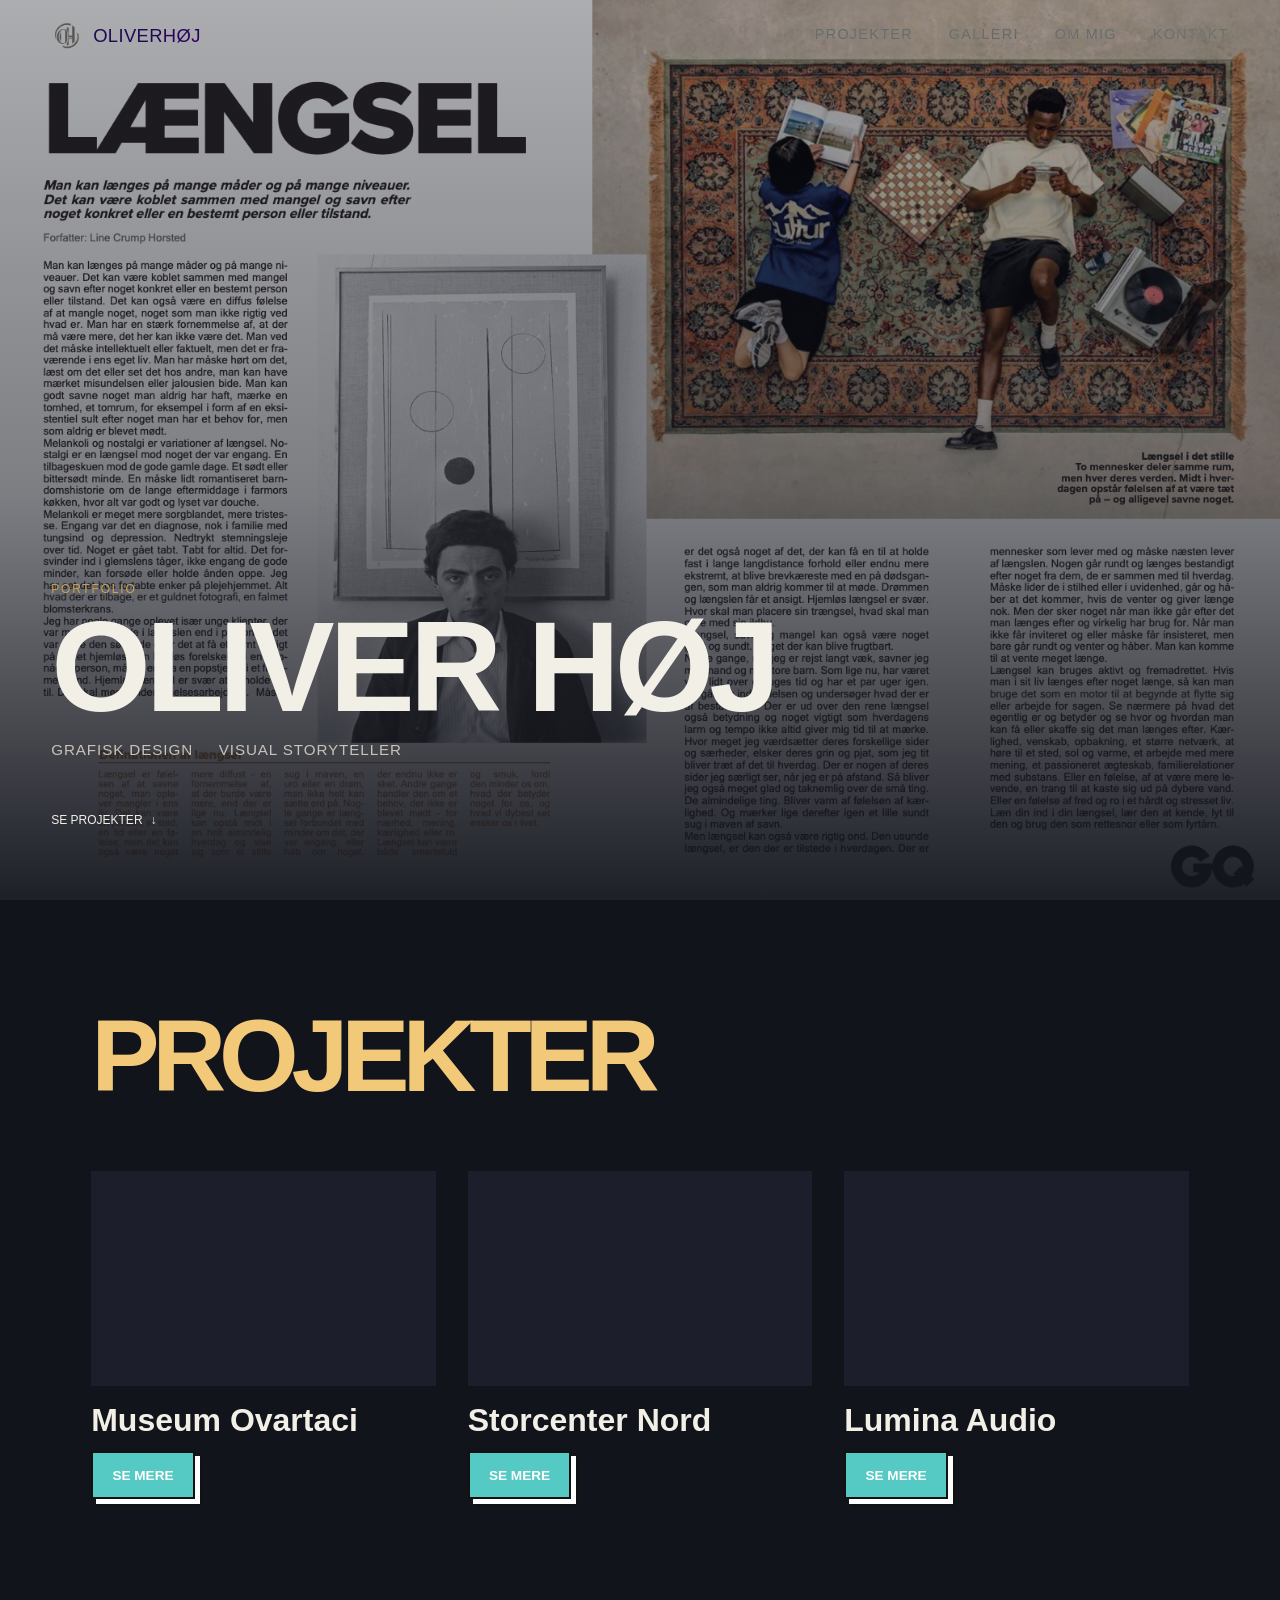
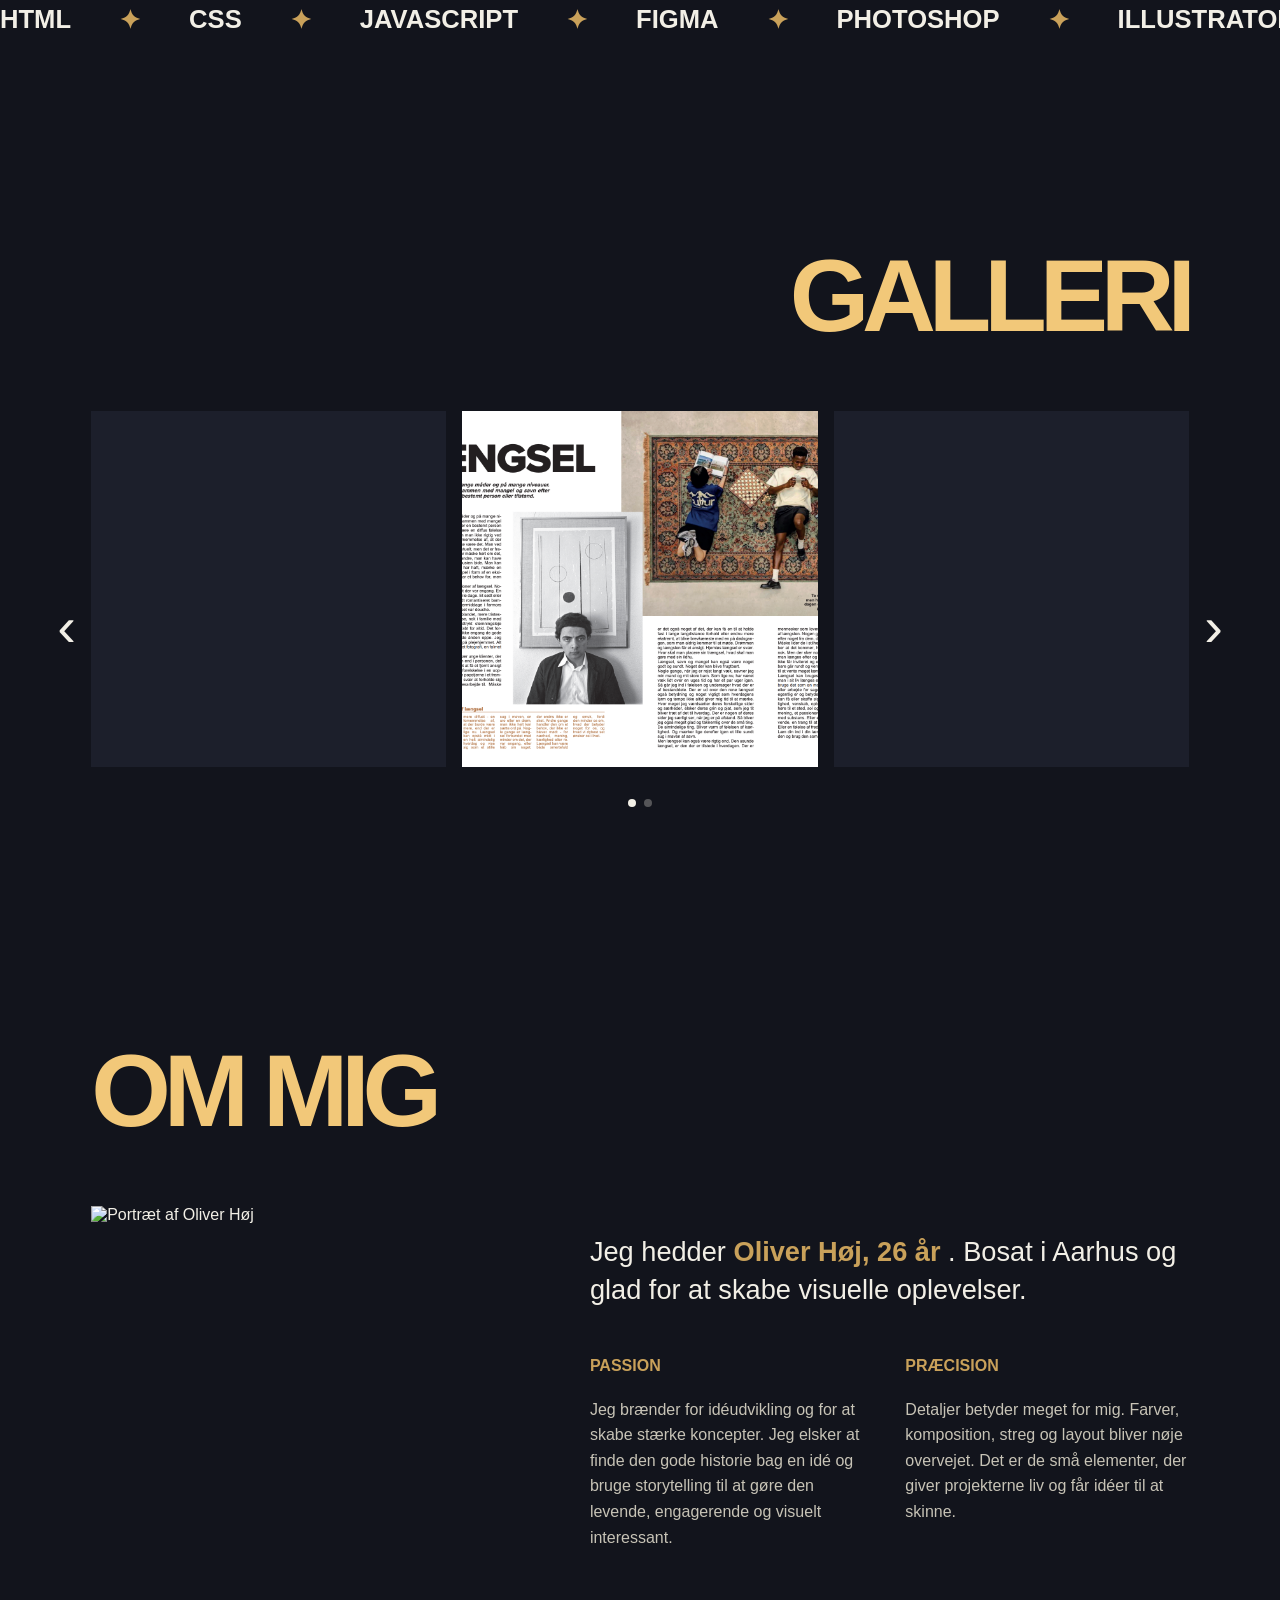
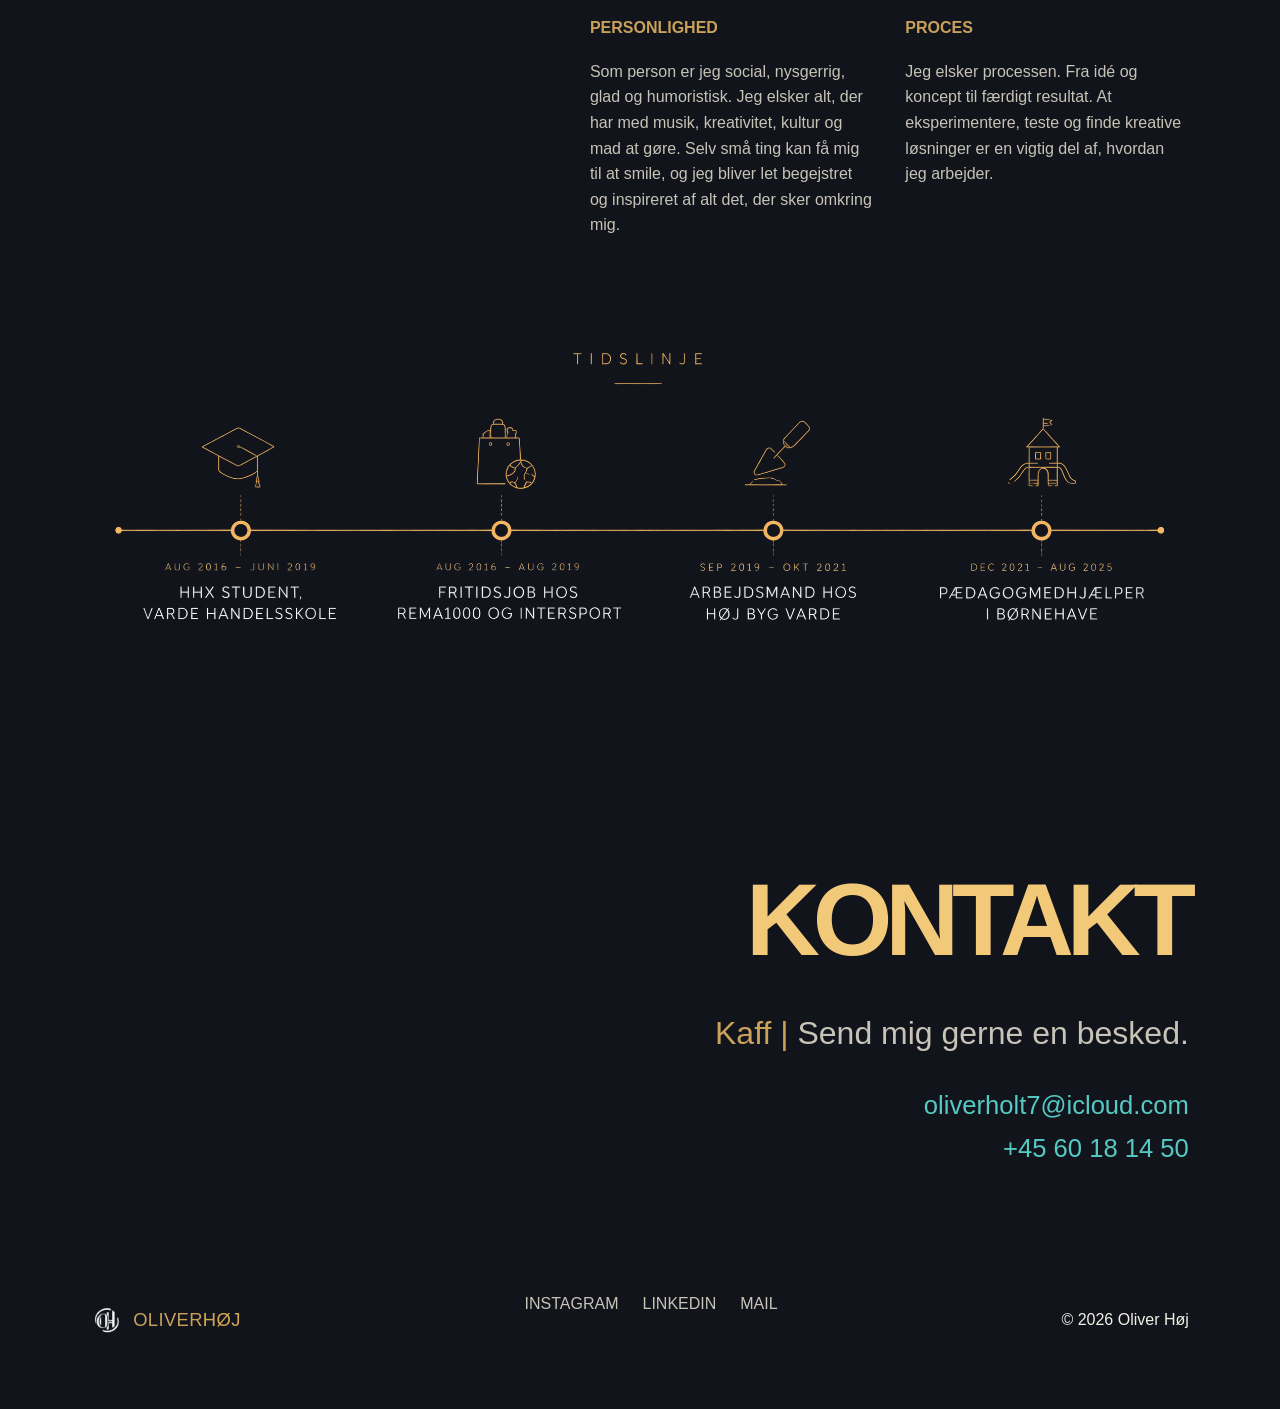
==== index.html @ 54951fd6 "hep" ====
<!DOCTYPE html>
<html lang="da">

<head>

  <meta charset="UTF-8">

  <meta name="viewport" content="width=device-width, initial-scale=1.0">

  <title>OLIVER HØJ — Portfolio</title>

  <meta
    name="description"
    content="Portfolio for Oliver Høj."
  >

  <link
    rel="preconnect"
    href="https://fonts.googleapis.com"
  >

  <link
    rel="preconnect"
    href="https://fonts.gstatic.com"
    crossorigin
  >

  <link
    href="https://fonts.googleapis.com/css2?family=Fraunces:ital,opsz,wght@0,9..144,300..700;1,9..144,400..600&family=Work+Sans:wght@300;400;500;600&family=Space+Mono:wght@400;700&display=swap"
    rel="stylesheet"
  >

  <link
    rel="stylesheet"
    href="style.css"
  >

</head>


<body>


  <!-- ============================================= -->
  <!-- NAVIGATION -->
  <!-- ============================================= -->

  <header class="topbar">

    <a href="#top" class="logo">
  <img src="billeder/logo.png" alt="OH logo" class="logo-icon">
  <span class="logo-name">OLIVER<span>HØJ</span></span>
</a>


    <button
      class="burger"
      id="burger"
      aria-label="Åbn menu"
      aria-expanded="false"
    >

      <span></span>
      <span></span>
      <span></span>

    </button>


    <nav
      class="nav"
      id="nav"
    >

      <a href="#projekter">
        Projekter
      </a>

      <a href="#galleri">
        Galleri
      </a>

      <a href="#om-mig">
        Om mig
      </a>

      <a href="#kontakt">
        Kontakt
      </a>

    </nav>

  </header>



  <!-- ============================================= -->
  <!-- HERO -->
  <!-- ============================================= -->

  <section
    class="hero"
    id="top"
  >

    <img
      class="hero-image"
      src="billeder/gq.png"
      alt="Oliver Høj"
    >


    <div class="hero-overlay"></div>


    <div class="hero-content">

      <p class="eyebrow">
        Portfolio
      </p>


      <h1 class="hero-title">
        OLIVER HØJ
      </h1>


      <p class="hero-tagline">
        GRAFISK DESIGN
        &nbsp;&nbsp;&nbsp;
        VISUAL STORYTELLER
      </p>


      <a
        href="#projekter"
        class="scroll-hint"
      >
        Se projekter
        <span>↓</span>
      </a>

    </div>

  </section>



  <!-- ============================================= -->
  <!-- PROJEKTER -->
  <!-- ============================================= -->

  <section
    class="section"
    id="projekter"
  >

    <div class="section-head">

      <h2>
        PROJEKTER
      </h2>

    </div>


    <div class="projects">


      <!-- ========================================= -->
      <!-- PROJEKT 1 — OVARTACI -->
      <!-- ========================================= -->

      <article class="project">


        <div class="project-media">

          <video
            autoplay
            muted
            loop
            playsinline
            preload="auto"
          >

            <source
              src="video/overtaci.mp4"
              type="video/mp4"
            >

          </video>

        </div>


        <div class="project-info">

          <h3>
            Museum Ovartaci
          </h3>


          <a
            href="ovartaci.html"
            class="project-link"
          >
            SE MERE
          </a>

        </div>

      </article>



      <!-- ========================================= -->
      <!-- PROJEKT 2 — STORCENTER NORD -->
      <!-- ========================================= -->

      <article class="project">


        <div class="project-media">

          <video
            autoplay
            muted
            loop
            playsinline
            preload="auto"
          >

            <source
              src="video/storcenter.mp4"
              type="video/mp4"
            >

          </video>

        </div>


        <div class="project-info">

          <h3>
            Storcenter Nord
          </h3>


          <a
            href="https://oliverhoj.github.io/ekasmen-exd-storcenternord-oliver/"
            class="project-link"
            target="_blank"
            rel="noopener"
          >
            SE MERE
          </a>

        </div>

      </article>



      <!-- ========================================= -->
      <!-- PROJEKT 3 — LUMINA -->
      <!-- ========================================= -->

      <article class="project">


        <div class="project-media">

          <video
            autoplay
            muted
            loop
            playsinline
            preload="auto"
          >

            <source
              src="video/lumina.mp4"
              type="video/mp4"
            >

          </video>

        </div>


        <div class="project-info">

          <h3>
            Lumina Audio
          </h3>


          <a
            href="#"
            class="project-link"
          >
            SE MERE
          </a>

        </div>

      </article>


    </div>



    <!-- ============================================= -->
    <!-- SKILLS MARQUEE -->
    <!-- ============================================= -->

    <div class="marquee">

      <div class="marquee-track">


        <div class="marquee-group">

          <span>HTML</span>
          <span class="star">✦</span>

          <span>CSS</span>
          <span class="star">✦</span>

          <span>JAVASCRIPT</span>
          <span class="star">✦</span>

          <span>FIGMA</span>
          <span class="star">✦</span>

          <span>PHOTOSHOP</span>
          <span class="star">✦</span>

          <span>ILLUSTRATOR</span>
          <span class="star">✦</span>

          <span>PREMIERE PRO</span>
          <span class="star">✦</span>

        </div>



        <div
          class="marquee-group"
          aria-hidden="true"
        >

          <span>HTML</span>
          <span class="star">✦</span>

          <span>CSS</span>
          <span class="star">✦</span>

          <span>JAVASCRIPT</span>
          <span class="star">✦</span>

          <span>FIGMA</span>
          <span class="star">✦</span>

          <span>PHOTOSHOP</span>
          <span class="star">✦</span>

          <span>ILLUSTRATOR</span>
          <span class="star">✦</span>

          <span>PREMIERE PRO</span>
          <span class="star">✦</span>

        </div>


      </div>

    </div>


  </section>



  <!-- ============================================= -->
  <!-- GALLERI -->
  <!-- ============================================= -->

  <section
    class="section"
    id="galleri"
  >


    <div class="section-head">

      <h2>
        GALLERI
      </h2>

    </div>



    <div class="gallery-carousel">


      <!-- VENSTRE PIL -->

      <button
        class="gallery-arrow gallery-prev"
        aria-label="Forrige billede"
      >
        ‹
      </button>



      <!-- GALLERI VINDUE -->

      <div class="gallery-viewport">


        <div class="gallery-track">


          <!-- ========================================= -->
          <!-- 1 — VIDEO 1 -->
          <!-- ========================================= -->

          <div
            class="gallery-item"
            onclick="openLightbox(this)"
          >

            <video
              autoplay
              muted
              loop
              playsinline
              preload="auto"
            >

              <source
                src="video/galleri1.mp4"
                type="video/mp4"
              >

            </video>

          </div>



          <!-- ========================================= -->
          <!-- 2 — GQ -->
          <!-- ========================================= -->

          <div
            class="gallery-item"
            onclick="openLightbox(this)"
          >

            <img
              src="billeder/gq.png"
              alt="Grafisk arbejde"
            >

          </div>



          <!-- ========================================= -->
          <!-- 3 — VIDEO 2 -->
          <!-- ========================================= -->

          <div
            class="gallery-item"
            onclick="openLightbox(this)"
          >

            <video
              autoplay
              muted
              loop
              playsinline
              preload="auto"
            >

              <source
                src="video/galleri2.mp4"
                type="video/mp4"
              >

            </video>

          </div>



          <!-- ========================================= -->
          <!-- 4 — PEAKY -->
          <!-- ========================================= -->

          <div
            class="gallery-item"
            onclick="openLightbox(this)"
          >

            <img
              src="billeder/peaky.png"
              alt="Grafisk arbejde"
            >

          </div>


        </div>

      </div>



      <!-- HØJRE PIL -->

      <button
        class="gallery-arrow gallery-next"
        aria-label="Næste billede"
      >
        ›
      </button>



      <!-- DOTS -->

      <div class="gallery-dots">

        <button
          class="gallery-dot active"
          aria-label="Galleri side 1"
        ></button>


        <button
          class="gallery-dot"
          aria-label="Galleri side 2"
        ></button>

      </div>


    </div>


  </section>



  <!-- ============================================= -->
  <!-- OM MIG -->
  <!-- ============================================= -->

  <section
    class="section about"
    id="om-mig"
  >


    <div class="section-head">

      <h2>
        OM MIG
      </h2>

    </div>



    <div class="about-grid">


      <div class="about-portrait">

        <img
          src="billeder/portræt.jpg"
          alt="Portræt af Oliver Høj"
        >

      </div>



      <div class="about-text">


        <p class="about-intro">

          Jeg hedder

          <strong>
            Oliver Høj, 26 år
          </strong>.

          Bosat i Aarhus og glad for at skabe visuelle oplevelser.

        </p>



        <div class="about-values">


          <!-- PASSION -->

          <div class="value">

            <h4>
              Passion
            </h4>

            <p>
              Jeg brænder for idéudvikling og for at skabe stærke
              koncepter. Jeg elsker at finde den gode historie bag
              en idé og bruge storytelling til at gøre den levende,
              engagerende og visuelt interessant.
            </p>

          </div>



          <!-- PRÆCISION -->

          <div class="value">

            <h4>
              Præcision
            </h4>

            <p>
              Detaljer betyder meget for mig. Farver, komposition,
              streg og layout bliver nøje overvejet. Det er de små
              elementer, der giver projekterne liv og får idéer til
              at skinne.
            </p>

          </div>



          <!-- PERSONLIGHED -->

          <div class="value">

            <h4>
              Personlighed
            </h4>

            <p>
              Som person er jeg social, nysgerrig, glad og humoristisk.
              Jeg elsker alt, der har med musik, kreativitet, kultur
              og mad at gøre. Selv små ting kan få mig til at smile,
              og jeg bliver let begejstret og inspireret af alt det,
              der sker omkring mig.
            </p>

          </div>



          <!-- PROCES -->

          <div class="value">

            <h4>
              Proces
            </h4>

            <p>
              Jeg elsker processen. Fra idé og koncept til færdigt
              resultat. At eksperimentere, teste og finde kreative
              løsninger er en vigtig del af, hvordan jeg arbejder.
            </p>

          </div>


        </div>


      </div>


    </div>



    <!-- ============================================= -->
    <!-- TIDSLINJE -->
    <!-- ============================================= -->

    <div class="timeline-wrapper">

      <img
        class="about-timeline"
        src="billeder/B878646E-54BE-42F8-8D4C-1D28B3645513.png"
        alt="Tidslinje over uddannelse og erfaring"
      >

    </div>


  </section>



  <!-- ============================================= -->
  <!-- KONTAKT -->
  <!-- ============================================= -->

  <section
    class="section contact"
    id="kontakt"
  >


    <div class="section-head">

      <h2>
        KONTAKT
      </h2>

    </div>



    <p class="contact-lead">


      <span class="typewriter">

        <span id="typewriter-text"></span>

        <span class="cursor">
          |
        </span>

      </span>


      Send mig gerne en besked.


    </p>



    <div class="contact-details">


      <a href="mailto:oliverholt7@icloud.com">
        oliverholt7@icloud.com
      </a>


      <a href="tel:+4560181450">
        +45 60 18 14 50
      </a>


    </div>


  </section>



  <!-- ============================================= -->
  <!-- FOOTER -->
  <!-- ============================================= -->

  <footer class="footer">


   <a href="#top" class="logo">
  <img src="billeder/logo.png" alt="OH logo" class="logo-icon">
  <span class="logo-name">OLIVER<span>HØJ</span></span>
</a>



    <div class="socials">


      <a
        href="https://instagram.com/oliverhoj"
        target="_blank"
        rel="noopener"
      >
        Instagram
      </a>


      <a
        href="https://linkedin.com/in/dit-navn"
        target="_blank"
        rel="noopener"
      >
        LinkedIn
      </a>


      <a href="mailto:oliverholt7@icloud.com">
        Mail
      </a>


    </div>



    <p class="copyright">

      ©
      <span id="year"></span>
      Oliver Høj

    </p>


  </footer>



  <!-- ============================================= -->
  <!-- LIGHTBOX -->
  <!-- ============================================= -->

  <div
    class="lightbox"
    id="lightbox"
    onclick="closeLightbox(event)"
  >


    <button
      class="lightbox-close"
      onclick="closeLightbox(event)"
      aria-label="Luk"
    >
      ×
    </button>


    <div
      class="lightbox-content"
      id="lightbox-content"
    ></div>


  </div>



  <script src="script.js"></script>


</body>

</html>
---- style.css ----
:root{

  --ink: #12141C;
  --panel: #1C1F2B;

  --paper: #F2EFE6;
  --paper-dim: #C7C3B6;

  --gold: #C9A15A;
  --teal: #5C8B89;

  --line: rgba(242,239,230,0.14);

  --display: "Helvetica Neue", Helvetica, Arial, sans-serif;
  --body: "Helvetica Neue", Helvetica, Arial, sans-serif;
  --mono: "Helvetica Neue", Helvetica, Arial, sans-serif;

  --max: 1200px;

  --pad: clamp(1.25rem, 4vw, 3.5rem);

}


*{
  box-sizing: border-box;
}

html{
  scroll-behavior: smooth;
}

body{
  margin: 0;
  background: var(--ink);
  color: var(--paper);
  font-family: var(--body);
  font-weight: 400;
  -webkit-font-smoothing: antialiased;
}

img,
video{
  max-width: 100%;
  display: block;
}

a{
  color: inherit;
  text-decoration: none;
}


/* NAVIGATION */

.topbar{
  position: fixed;
  top: 0;
  left: 0;
  right: 0;

  z-index: 50;

  display: flex;
  align-items: center;
  justify-content: space-between;

  padding: 1.25rem var(--pad);

  mix-blend-mode: difference;
}

.logo{
  font-family: var(--display);
  font-size: 1.15rem;
  letter-spacing: 0.02em;
  font-weight: 500;
}

.logo span{
  color: var(--gold);
  mix-blend-mode: normal;
}

.nav{
  display: flex;
  gap: 2.25rem;
}

.nav a{
  font-family: var(--mono);
  font-size: 0.9rem;
  letter-spacing: 0.09em;
  text-transform: uppercase;

  padding-bottom: 3px;

  border-bottom: 1px solid transparent;
}

.nav a:hover{
  border-color: currentColor;
}

.burger{
  display: none;
}


/* HERO */

.hero{
  position: relative;

  min-height: 100svh;

  display: flex;
  align-items: flex-end;

  overflow: hidden;
}

.hero-image{
  position: absolute;
  inset: 0;

  width: 100%;
  height: 100%;

  object-fit: cover;

  z-index: 0;
}

.hero-overlay{
  position: absolute;
  inset: 0;

  background:
    linear-gradient(
      180deg,
      rgba(18,20,28,0.35) 0%,
      rgba(18,20,28,0.55) 55%,
      rgba(18,20,28,0.95) 100%
    );

  z-index: 1;
}

.hero-content{
  position: relative;

  z-index: 2;

  padding:
    0
    var(--pad)
    4.5rem;

  width: 100%;
}

.eyebrow{
  font-size: 0.75rem;

  letter-spacing: 0.15em;

  text-transform: uppercase;

  color: var(--gold);
}

.hero-title{
  font-weight: 700;

  font-size:
    clamp(
      3rem,
      11vw,
      8rem
    );

  line-height: 0.92;

  margin: 0;

  letter-spacing: -0.04em;
}

.hero-tagline{
  font-size:
    clamp(
      0.75rem,
      1.4vw,
      0.95rem
    );

  letter-spacing: 0.06em;

  text-transform: uppercase;

  color: var(--paper-dim);
}

.scroll-hint{
  display: inline-flex;

  margin-top: 2.5rem;

  gap: 0.5rem;

  text-transform: uppercase;

  font-size: 0.75rem;
}


/* SECTIONS */

.section{
  max-width: var(--max);

  margin: 0 auto;

  padding:
    7rem
    var(--pad)
    5rem;
}

.section-head{
  margin-bottom: 4.5rem;
}

.section-head h2{
  color: #F2C879;
  font-weight: 900;

  font-size:
    clamp(
      4.5rem,
      8vw,
      7.5rem
    );

  line-height: 0.85;

  letter-spacing: -0.07em;

  text-transform: uppercase;

  margin: 0;
}


/* PROJEKTER */

.projects{
  display: grid;

  grid-template-columns:
    repeat(3,1fr);

  gap: 2rem;
}

.project{
  display: flex;

  flex-direction: column;

  gap: 1rem;
}

.project-media{
  overflow: hidden;

  aspect-ratio: 16 / 10;

  background: var(--panel);
}

.project-media video,
.project-media img{
  width: 100%;
  height: 100%;

  object-fit: cover;
}

.project-info h3{
  font-size:
    clamp(
      1.4rem,
      2.5vw,
      2rem
    );

  margin:
    0
    0
    0.75rem;
}

.project-info p{
  color: var(--paper-dim);

  line-height: 1.6;
}


/* KNAPPER */

.project-link{
  display: inline-block;

  width: fit-content;

  background: #55c9c3;

  color: white;

  font-size: 0.85rem;

  font-weight: 700;

  text-transform: uppercase;

  padding:
    0.9rem
    1.2rem;

  border: 2px solid #111;

  box-shadow:
    5px 5px 0 white,
    7px 7px 0 #111;
}


/* MARQUEE */

.marquee{
  width: 100vw;

  margin-left:
    calc(
      50%
      - 50vw
    );

  margin-top: 5rem;

  overflow: hidden;

  padding:
    1.6rem
    0;
}

.marquee-track{
  display: flex;

  width: max-content;

  gap: 3rem;

  animation:
    marquee-scroll
    22s
    linear
    infinite;
}

.marquee-group{
  display: flex;

  align-items: center;

  gap: 3rem;

  flex-shrink: 0;
}

.marquee-group span{
  font-size:
    clamp(
      1.2rem,
      2vw,
      1.8rem
    );

  font-weight: 700;

  white-space: nowrap;
}

.marquee-group .star{
  color: var(--gold);
}

@keyframes marquee-scroll{

  from{
    transform: translateX(0);
  }

  to{
    transform:
      translateX(
        calc(
          -50%
          - 1.5rem
        )
      );
  }

}


/* GALLERI */

.gallery-carousel{
  position: relative;

  width: 100%;

  padding-bottom: 3rem;
}

.gallery-viewport{
  width: 100%;

  overflow: hidden;
}

.gallery-track{
  display: flex;

  gap: 1rem;

  transition:
    transform
    0.55s
    ease;
}


/* Alle thumbnails har samme størrelse */

.gallery-item{
  flex:
    0
    0
    calc((100% - 2rem) / 3);

  aspect-ratio: 1 / 1;

  overflow: hidden;

  background: var(--panel);

  cursor: pointer;
}


/* Her bliver de beskåret i thumbnail */

.gallery-item img,
.gallery-item video{
  width: 100%;
  height: 100%;

  object-fit: cover;

  transition:
    transform
    0.3s
    ease;
}


.gallery-item:hover img,
.gallery-item:hover video{
  transform: scale(1.03);
}


/* GALLERI PILE */

.gallery-arrow{
  position: absolute;

  top: 50%;

  transform: translateY(-60%);

  z-index: 10;

  background: transparent;

  border: none;

  color: var(--paper);

  font-size: 3.5rem;

  cursor: pointer;
}

.gallery-prev{
  left: -2.5rem;
}

.gallery-next{
  right: -2.5rem;
}


/* DOTS */

.gallery-dots{
  display: flex;

  justify-content: center;

  gap: 0.55rem;

  margin-top: 2rem;
}

.gallery-dot{
  width: 8px;
  height: 8px;

  padding: 0;

  border: none;

  border-radius: 50%;

  background:
    rgba(
      242,
      239,
      230,
      0.3
    );
}

.gallery-dot.active{
  background: var(--paper);
}


/* =========================================================
   LIGHTBOX
   ========================================================= */

.lightbox{
  position: fixed;

  inset: 0;

  z-index: 9999;

  display: none;

  align-items: center;

  justify-content: center;

  background:
    rgba(
      0,
      0,
      0,
      0.94
    );

  padding: 3rem;
}


.lightbox.open{
  display: flex;
}


/* Her vises HELE billedet/videoen */

.lightbox-content{
  display: flex;

  align-items: center;

  justify-content: center;

  width: 100%;

  height: 100%;
}


.lightbox-content img,
.lightbox-content video{
  width: auto;

  height: auto;

  max-width: 90vw;

  max-height: 88vh;

  object-fit: contain;

  box-shadow:
    0
    20px
    60px
    rgba(
      0,
      0,
      0,
      0.45
    );
}


/* LUK-KNAP */

.lightbox-close{
  position: absolute;

  top: 1.5rem;

  right: 2rem;

  z-index: 10000;

  background: none;

  border: none;

  color: white;

  font-size: 3rem;

  line-height: 1;

  cursor: pointer;
}


/* OM MIG */

.about-grid{
  display: grid;

  grid-template-columns:
    0.85fr
    1.15fr;

  gap: 3.5rem;
}

.about-portrait img{
  aspect-ratio: 4 / 5;

  object-fit: cover;
}

.about-intro{
  font-size:
    clamp(
      1.3rem,
      2.4vw,
      1.7rem
    );

  line-height: 1.4;
}

.about-intro strong{
  color: var(--gold);
}

.about-values{
  display: grid;

  grid-template-columns:
    1fr
    1fr;

  gap: 2rem;
}

.value h4{
  color: var(--gold);

  text-transform: uppercase;
}

.value p{
  color: var(--paper-dim);

  line-height: 1.6;
}


/* TIDSLINJE */

.timeline-wrapper{
  width: 100%;

  display: flex;

  justify-content: center;

  margin-top: 4rem;
}

.about-timeline{
  width: 100%;

  max-width: 1400px;
}


/* KONTAKT */

.contact{
  text-align: center;
}

.contact .section-head{
  display: flex;

  justify-content: center;
}

.contact-lead{
  font-size:
    clamp(
      1.3rem,
      3vw,
      1.9rem
    );

  color: var(--paper-dim);
}

.typewriter{
  color: var(--gold);
}

.cursor{
  color: var(--gold);
}


/* FOOTER */

.footer{
  max-width: var(--max);

  margin: 0 auto;

  padding:
    3rem
    var(--pad)
    4rem;

  display: flex;

  justify-content: space-between;

  flex-wrap: wrap;
}

.socials{
  display: flex;

  gap: 1.5rem;
}

.socials a{
  color: var(--paper-dim);

  text-transform: uppercase;
}


/* RESPONSIVE */

@media (max-width: 900px){

  .projects{
    grid-template-columns:
      repeat(2,1fr);
  }

}


@media (max-width: 760px){

  .gallery-item{
    flex: 0 0 100%;
  }

  .gallery-prev{
    left: 0.5rem;
  }

  .gallery-next{
    right: 0.5rem;
  }

  .about-grid{
    grid-template-columns: 1fr;
  }

  .about-values{
    grid-template-columns: 1fr;
  }

}


@media (max-width: 600px){

  .projects{
    grid-template-columns: 1fr;
  }

}

/* =========================================================
   FORSKUDTE OVERSKRIFTER
   Projekter = venstre
   Galleri   = højre
   Om mig    = venstre
   Kontakt   = højre
   ========================================================= */

/* Standard = venstre */
.section .section-head {
  width: 100%;
  display: flex;
}

/* PROJEKTER */
#projekter .section-head {
  justify-content: flex-start;
  text-align: left;
}

/* GALLERI */
#galleri .section-head {
  justify-content: flex-end;
  text-align: right;
}

/* OM MIG */
#om-mig .section-head {
  justify-content: flex-start;
  text-align: left;
}

/* KONTAKT */
#kontakt .section-head {
  justify-content: flex-end;
  text-align: right;
}


/* MOBIL */
@media (max-width: 760px) {

  #projekter .section-head,
  #galleri .section-head,
  #om-mig .section-head,
  #kontakt .section-head {
    justify-content: flex-start;
    text-align: left;
  }

}


/* =========================================================
   KONTAKT - HØJRESTILLET
   ========================================================= */

#kontakt {
  text-align: right;
}

/* Overskriften KONTAKT */
#kontakt .section-head {
  justify-content: flex-end;
  text-align: right;
  margin-bottom: 3rem;
}

/* Typewriter + Send mig gerne en besked */
#kontakt .contact-lead {
  text-align: right;
  margin-left: auto;
  margin-right: 0;

  font-size: clamp(1.4rem, 2.5vw, 2rem);
  line-height: 1.4;
}

/* Kaffe?, Et projekt? osv. */
#kontakt .typewriter {
  color: var(--gold);
  font-weight: 500;
}

/* Mail + telefon UNDER HINANDEN */
#kontakt .contact-details {
  display: flex;
  flex-direction: column;
  align-items: flex-end;
  gap: 0.5rem;

  margin-top: 1.5rem;
}

/* Mail og telefon */
#kontakt .contact-details a {

  display: block;

  font-size: clamp(1.25rem, 2vw, 1.6rem);

  font-weight: 500;

  line-height: 1.4;

  color: #55c9c3;

  transition: opacity 0.2s ease;

}

#kontakt .contact-details a:hover {

  opacity: 0.7;

}


/* MOBIL */
@media (max-width: 760px) {

  #kontakt,
  #kontakt .section-head,
  #kontakt .contact-lead {
    text-align: left;
  }

  #kontakt .section-head {
    justify-content: flex-start;
  }

  #kontakt .contact-lead {
    margin-left: 0;
  }

  #kontakt .contact-details {
    align-items: flex-start;
  }

}


/* =========================
   LOGO
========================= */

.logo {
  display: inline-flex;
  align-items: center;
  gap: 10px;
  text-decoration: none;
}

.logo-icon {
  width: 32px;
  height: 32px;
  object-fit: contain;
  display: block;
}

.logo-name {
  color: #f2eee8;
}

.logo-name > span {
  color: #d4a84f;
}
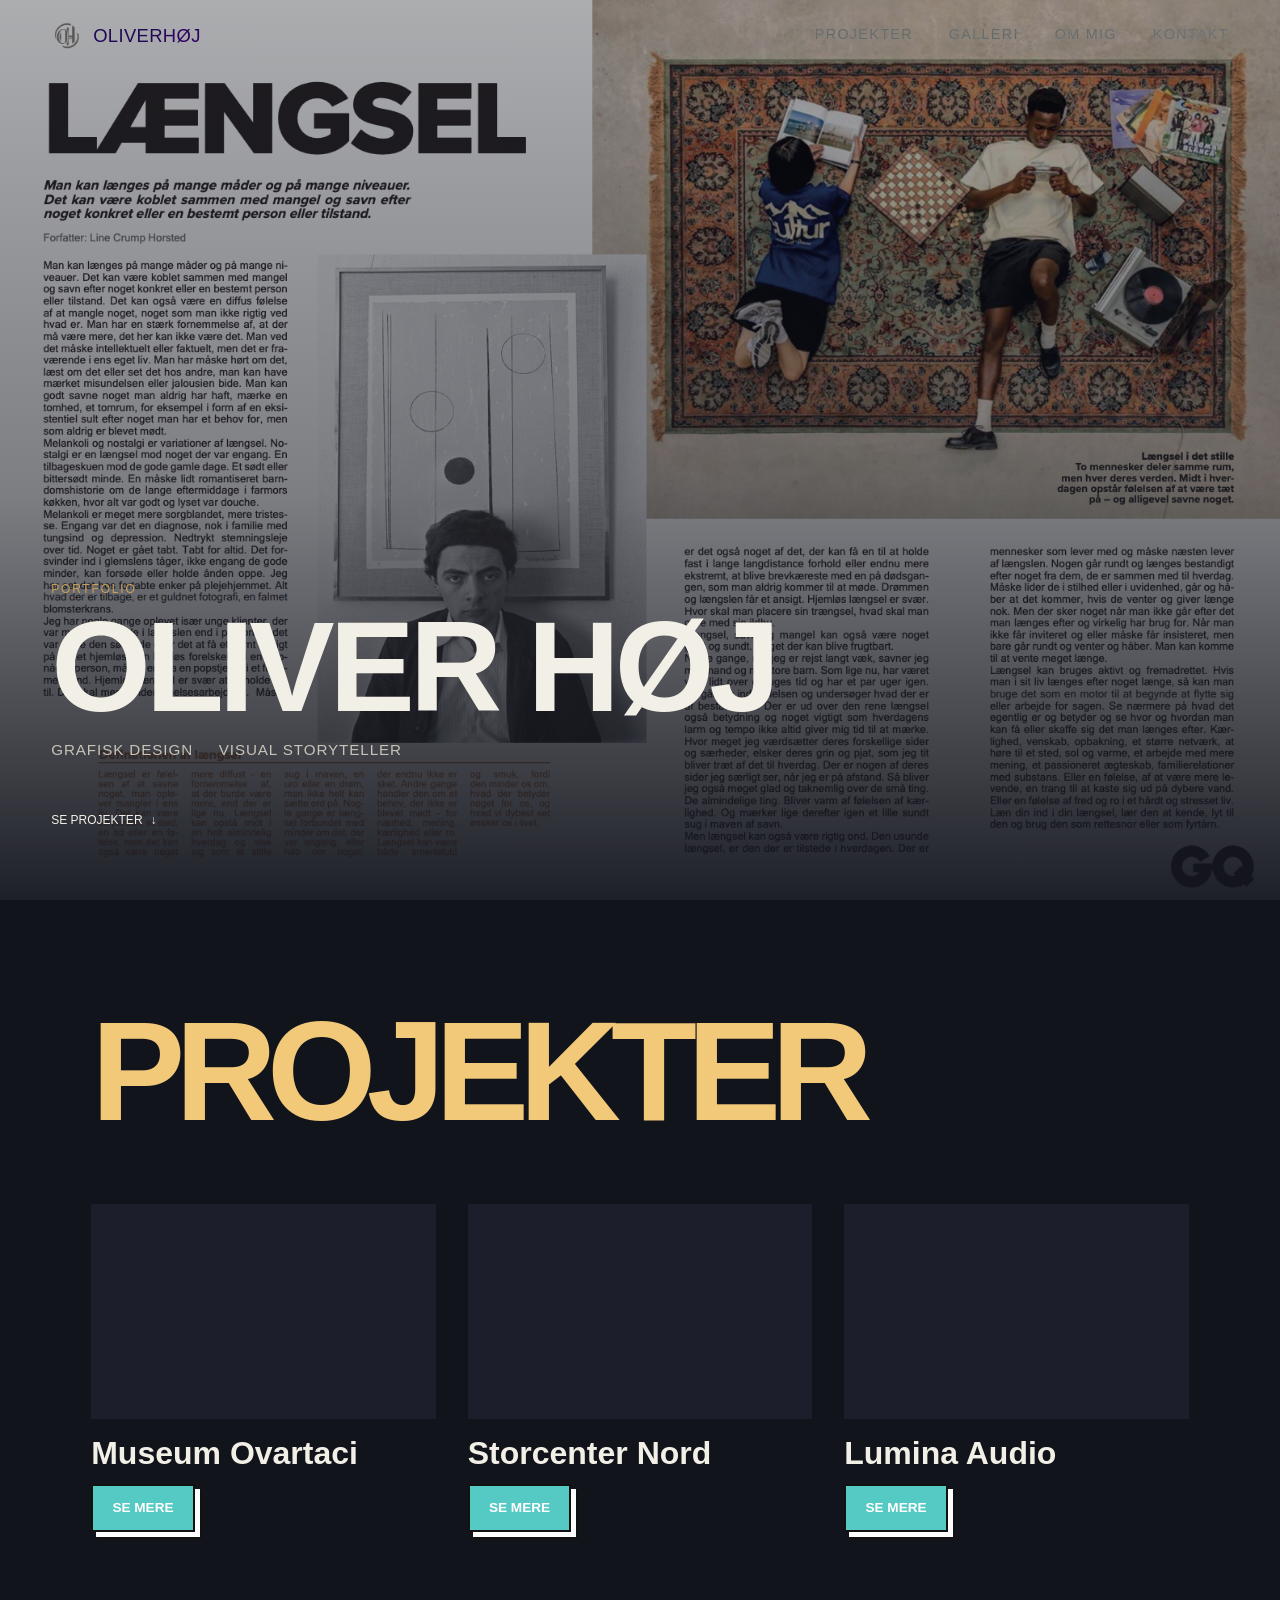
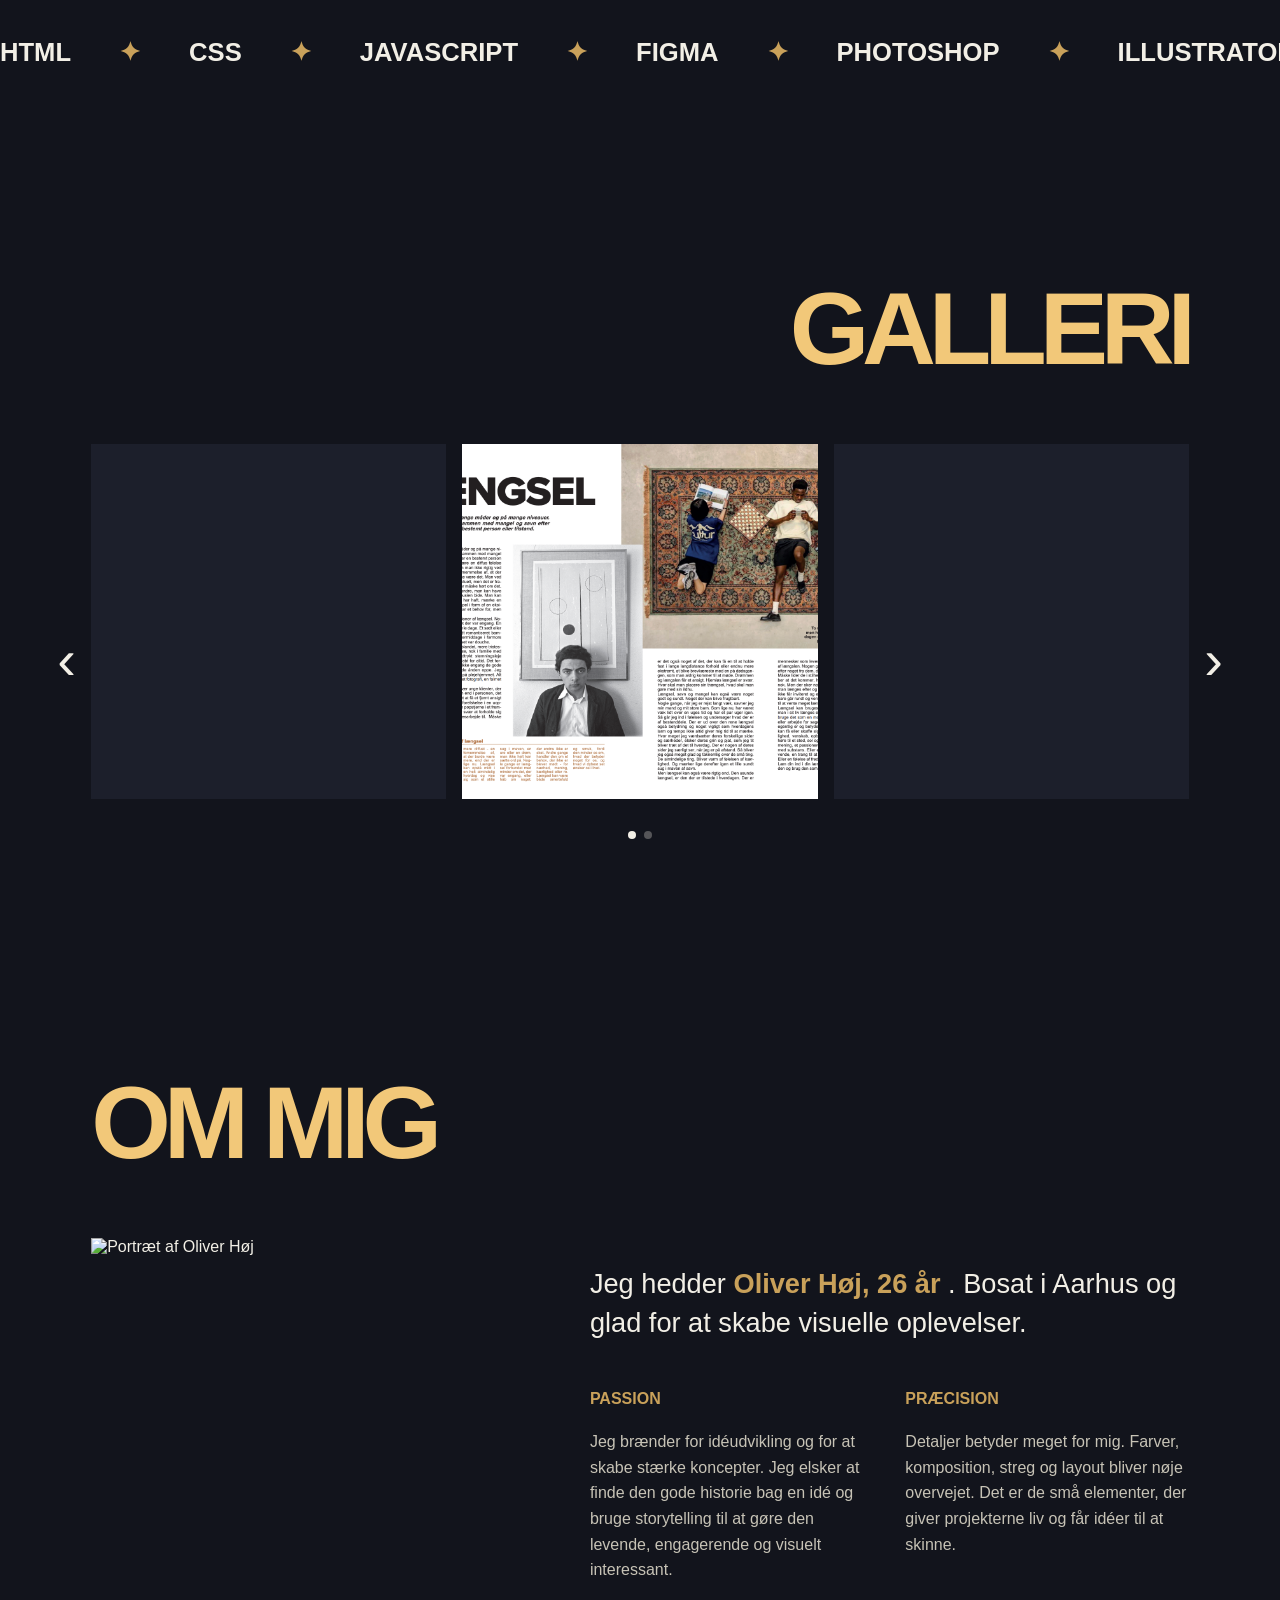
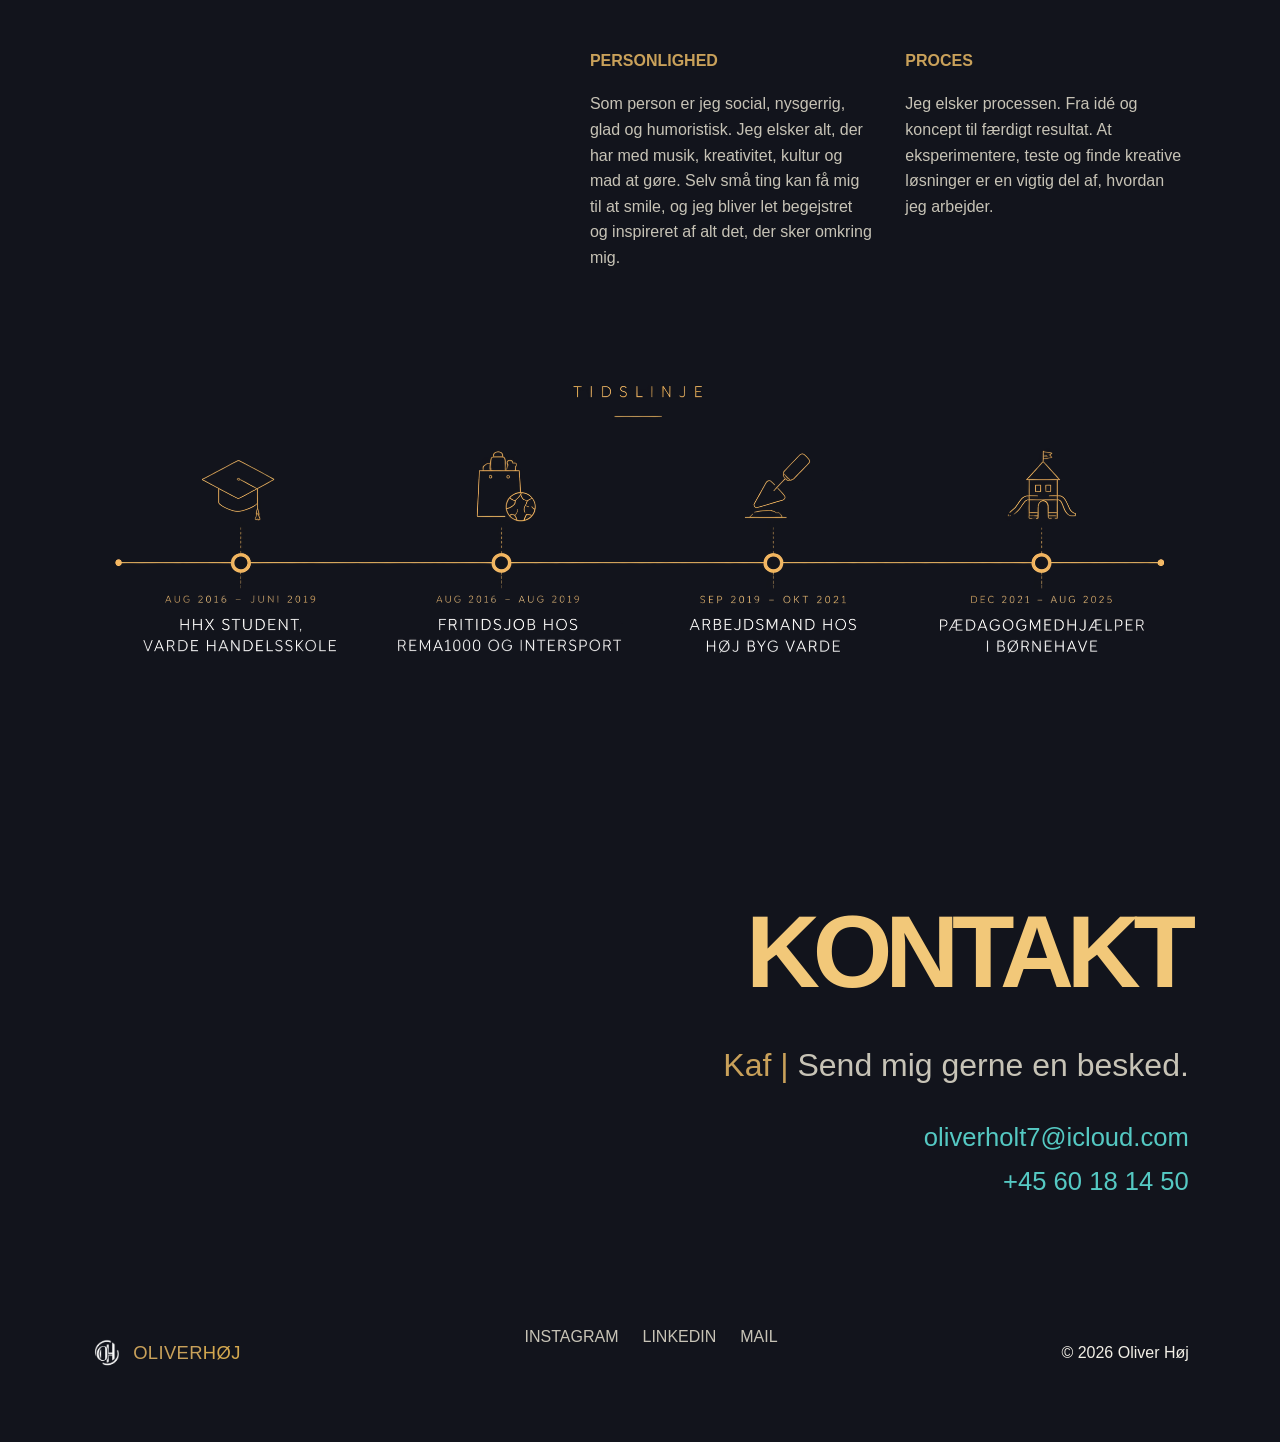
==== commit dc587e55: "d" ====
--- a/index.html
+++ b/index.html
@@ -342,9 +342,6 @@
           <span>ILLUSTRATOR</span>
           <span class="star">✦</span>
 
-          <span>PREMIERE PRO</span>
-          <span class="star">✦</span>
-
         </div>
 
 
@@ -372,9 +369,7 @@
           <span>ILLUSTRATOR</span>
           <span class="star">✦</span>
 
-          <span>PREMIERE PRO</span>
-          <span class="star">✦</span>
-
+          
         </div>
 
 
--- a/style.css
+++ b/style.css
@@ -1002,4 +1002,9 @@
 
 .logo-name > span {
   color: #d4a84f;
+}
+
+
+#projekter .section-head h2 {
+  font-size: clamp(7rem, 11vw, 11rem);
 }
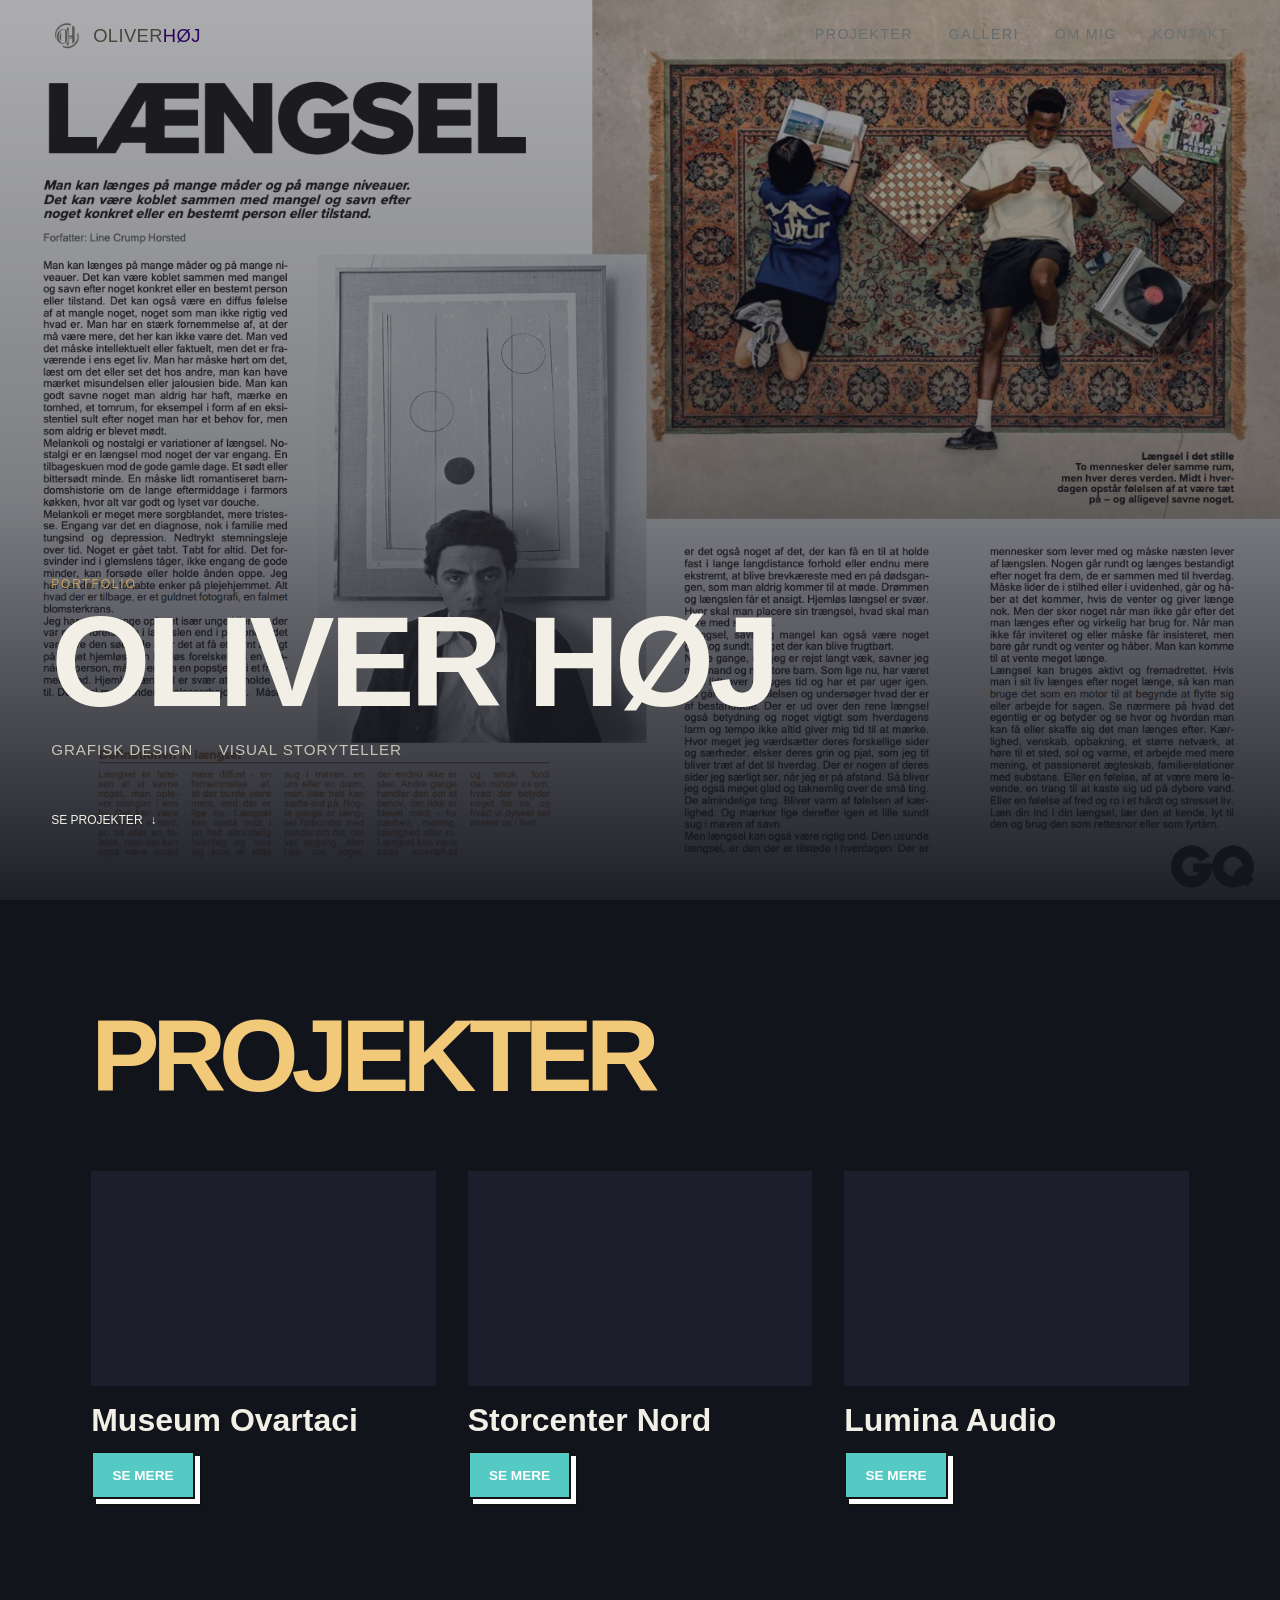
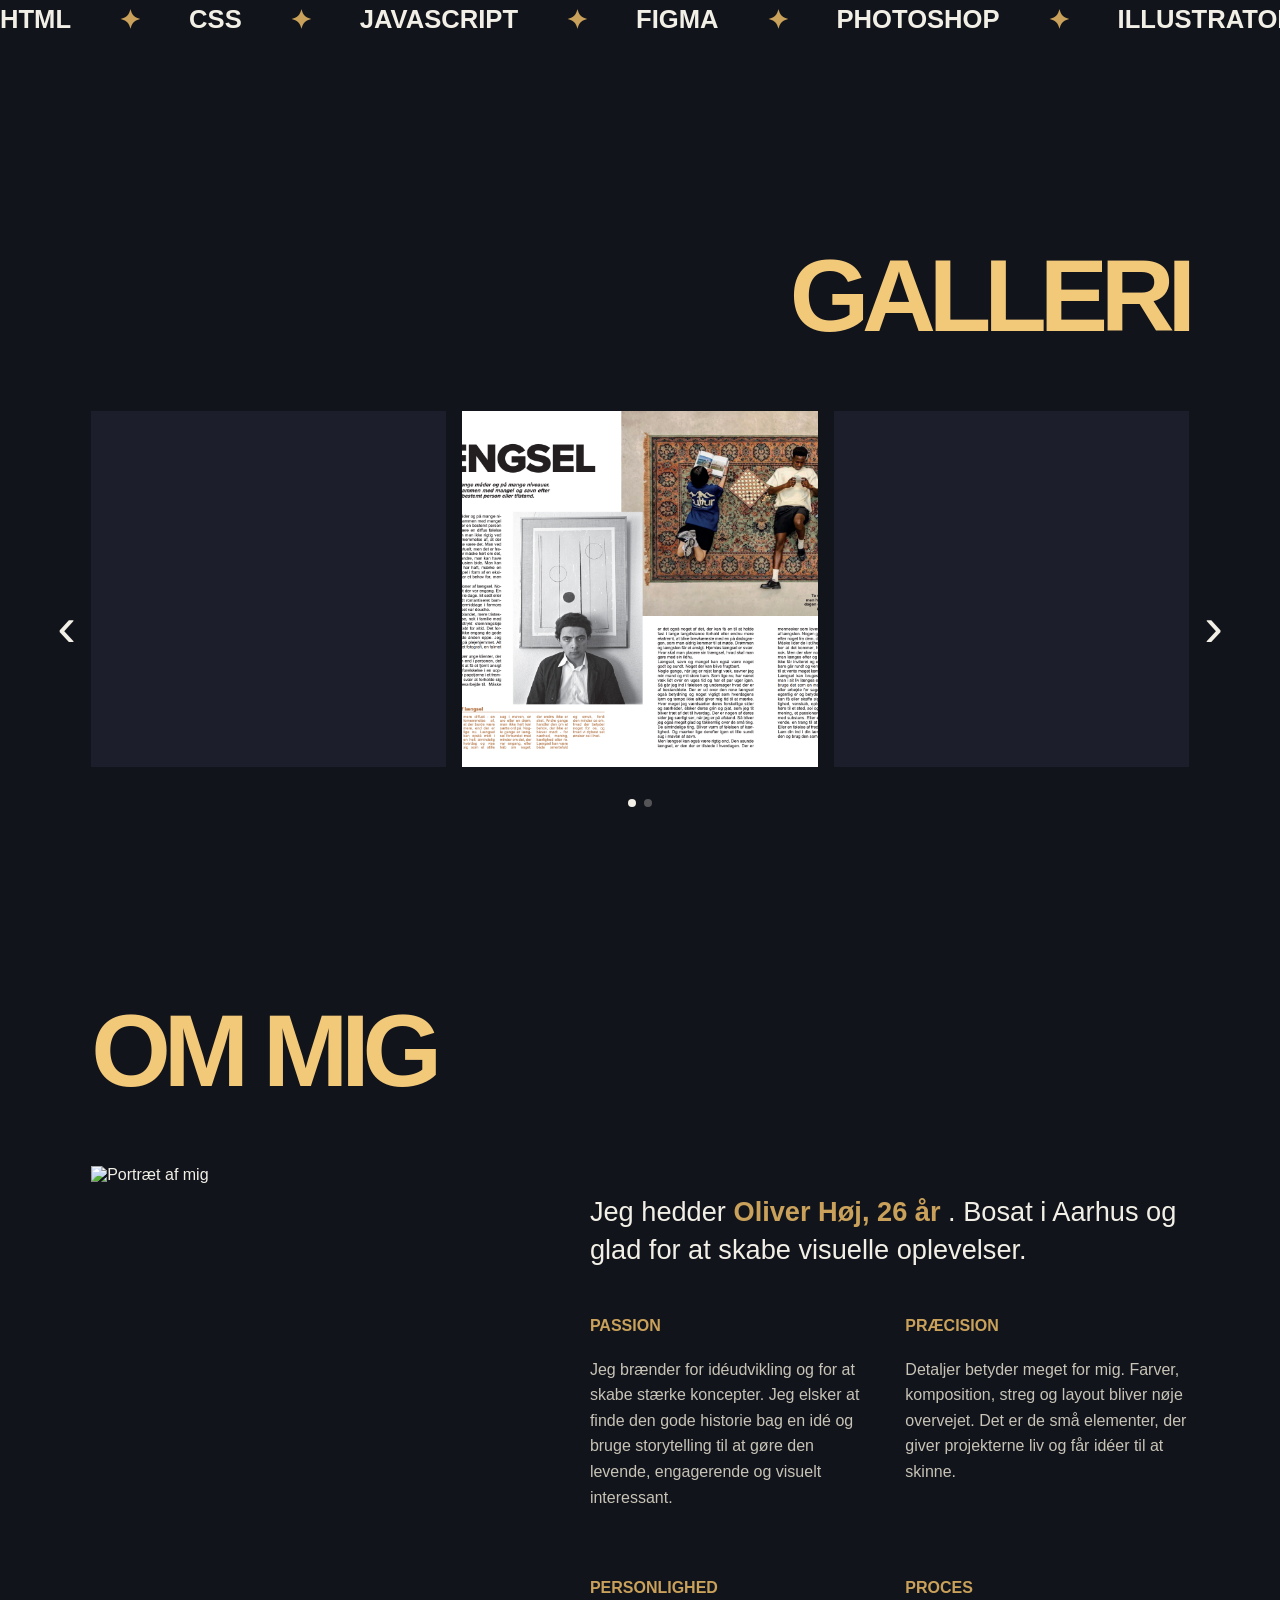
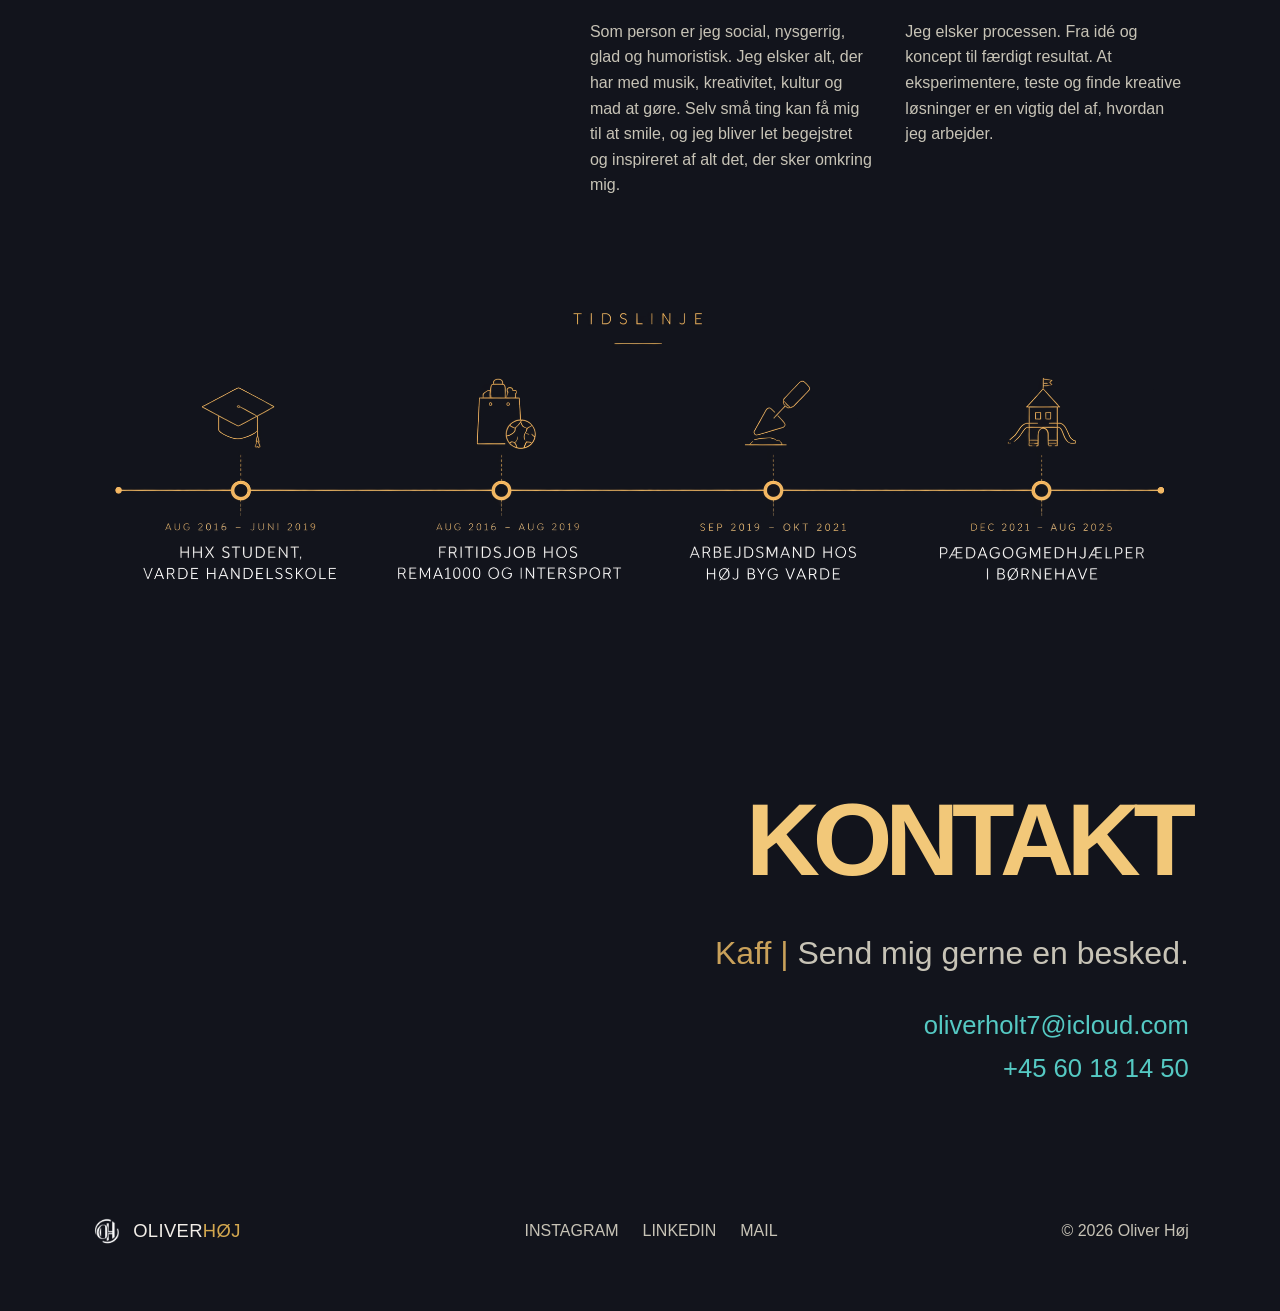
==== commit e7fcf033: "Update index.html" ====
--- a/index.html
+++ b/index.html
@@ -584,7 +584,7 @@
 
         <img
           src="billeder/portræt.jpg"
-          alt="Portræt af Oliver Høj"
+          alt="Portræt af mig"
         >
 
       </div>
--- a/style.css
+++ b/style.css
@@ -22,6 +22,10 @@
 }
 
 
+/* =========================================================
+   GENERELT
+   ========================================================= */
+
 *{
   box-sizing: border-box;
 }
@@ -32,10 +36,13 @@
 
 body{
   margin: 0;
+
   background: var(--ink);
   color: var(--paper);
+
   font-family: var(--body);
   font-weight: 400;
+
   -webkit-font-smoothing: antialiased;
 }
 
@@ -51,10 +58,13 @@
 }
 
 
-/* NAVIGATION */
+/* =========================================================
+   NAVIGATION
+   ========================================================= */
 
 .topbar{
   position: fixed;
+
   top: 0;
   left: 0;
   right: 0;
@@ -70,44 +80,84 @@
   mix-blend-mode: difference;
 }
 
+
 .logo{
+  display: inline-flex;
+  align-items: center;
+
+  gap: 10px;
+
   font-family: var(--display);
+
   font-size: 1.15rem;
+
   letter-spacing: 0.02em;
+
   font-weight: 500;
-}
-
-.logo span{
-  color: var(--gold);
-  mix-blend-mode: normal;
-}
+
+  text-decoration: none;
+}
+
+
+.logo-icon{
+  width: 32px;
+  height: 32px;
+
+  object-fit: contain;
+
+  display: block;
+}
+
+
+.logo-name{
+  color: #f2eee8;
+}
+
+
+.logo-name > span{
+  color: #d4a84f;
+}
+
 
 .nav{
   display: flex;
+
   gap: 2.25rem;
 }
+
 
 .nav a{
   font-family: var(--mono);
+
   font-size: 0.9rem;
+
   letter-spacing: 0.09em;
+
   text-transform: uppercase;
 
   padding-bottom: 3px;
 
   border-bottom: 1px solid transparent;
-}
+
+  transition:
+    border-color 0.2s ease,
+    opacity 0.2s ease;
+}
+
 
 .nav a:hover{
   border-color: currentColor;
 }
 
+
 .burger{
   display: none;
 }
 
 
-/* HERO */
+/* =========================================================
+   HERO
+   ========================================================= */
 
 .hero{
   position: relative;
@@ -120,8 +170,10 @@
   overflow: hidden;
 }
 
+
 .hero-image{
   position: absolute;
+
   inset: 0;
 
   width: 100%;
@@ -132,8 +184,10 @@
   z-index: 0;
 }
 
+
 .hero-overlay{
   position: absolute;
+
   inset: 0;
 
   background:
@@ -147,18 +201,20 @@
   z-index: 1;
 }
 
+
 .hero-content{
   position: relative;
 
   z-index: 2;
+
+  width: 100%;
 
   padding:
     0
     var(--pad)
     4.5rem;
-
-  width: 100%;
-}
+}
+
 
 .eyebrow{
   font-size: 0.75rem;
@@ -168,9 +224,14 @@
   text-transform: uppercase;
 
   color: var(--gold);
-}
+
+  margin-bottom: 0.75rem;
+}
+
 
 .hero-title{
+  margin: 0;
+
   font-weight: 700;
 
   font-size:
@@ -182,12 +243,13 @@
 
   line-height: 0.92;
 
-  margin: 0;
-
   letter-spacing: -0.04em;
 }
 
+
 .hero-tagline{
+  margin-top: 1.25rem;
+
   font-size:
     clamp(
       0.75rem,
@@ -202,9 +264,12 @@
   color: var(--paper-dim);
 }
 
+
 .scroll-hint{
   display: inline-flex;
 
+  align-items: center;
+
   margin-top: 2.5rem;
 
   gap: 0.5rem;
@@ -215,7 +280,9 @@
 }
 
 
-/* SECTIONS */
+/* =========================================================
+   SECTIONS
+   ========================================================= */
 
 .section{
   max-width: var(--max);
@@ -228,12 +295,19 @@
     5rem;
 }
 
+
 .section-head{
+  width: 100%;
+
+  display: flex;
+
   margin-bottom: 4.5rem;
 }
+
 
 .section-head h2{
   color: #F2C879;
+
   font-weight: 900;
 
   font-size:
@@ -253,17 +327,50 @@
 }
 
 
-/* PROJEKTER */
+/* =========================================================
+   FORSKUDTE OVERSKRIFTER
+   ========================================================= */
+
+#projekter .section-head{
+  justify-content: flex-start;
+  text-align: left;
+}
+
+
+#galleri .section-head{
+  justify-content: flex-end;
+  text-align: right;
+}
+
+
+#om-mig .section-head{
+  justify-content: flex-start;
+  text-align: left;
+}
+
+
+#kontakt .section-head{
+  justify-content: flex-end;
+  text-align: right;
+
+  margin-bottom: 3rem;
+}
+
+
+/* =========================================================
+   PROJEKTER
+   ========================================================= */
 
 .projects{
   display: grid;
 
   grid-template-columns:
-    repeat(3,1fr);
+    repeat(3, 1fr);
 
   gap: 2rem;
 }
 
+
 .project{
   display: flex;
 
@@ -271,6 +378,7 @@
 
   gap: 1rem;
 }
+
 
 .project-media{
   overflow: hidden;
@@ -279,6 +387,7 @@
 
   background: var(--panel);
 }
+
 
 .project-media video,
 .project-media img{
@@ -287,6 +396,7 @@
 
   object-fit: cover;
 }
+
 
 .project-info h3{
   font-size:
@@ -302,6 +412,7 @@
     0.75rem;
 }
 
+
 .project-info p{
   color: var(--paper-dim);
 
@@ -309,7 +420,9 @@
 }
 
 
-/* KNAPPER */
+/* =========================================================
+   KNAPPER
+   ========================================================= */
 
 .project-link{
   display: inline-block;
@@ -335,10 +448,25 @@
   box-shadow:
     5px 5px 0 white,
     7px 7px 0 #111;
-}
-
-
-/* MARQUEE */
+
+  transition:
+    transform 0.2s ease,
+    box-shadow 0.2s ease;
+}
+
+
+.project-link:hover{
+  transform: translate(4px, 4px);
+
+  box-shadow:
+    1px 1px 0 white,
+    3px 3px 0 #111;
+}
+
+
+/* =========================================================
+   MARQUEE
+   ========================================================= */
 
 .marquee{
   width: 100vw;
@@ -357,6 +485,7 @@
     1.6rem
     0;
 }
+
 
 .marquee-track{
   display: flex;
@@ -372,6 +501,7 @@
     infinite;
 }
 
+
 .marquee-group{
   display: flex;
 
@@ -381,6 +511,7 @@
 
   flex-shrink: 0;
 }
+
 
 .marquee-group span{
   font-size:
@@ -395,9 +526,11 @@
   white-space: nowrap;
 }
 
+
 .marquee-group .star{
   color: var(--gold);
 }
+
 
 @keyframes marquee-scroll{
 
@@ -418,7 +551,9 @@
 }
 
 
-/* GALLERI */
+/* =========================================================
+   GALLERI
+   ========================================================= */
 
 .gallery-carousel{
   position: relative;
@@ -428,11 +563,13 @@
   padding-bottom: 3rem;
 }
 
+
 .gallery-viewport{
   width: 100%;
 
   overflow: hidden;
 }
+
 
 .gallery-track{
   display: flex;
@@ -445,8 +582,6 @@
     ease;
 }
 
-
-/* Alle thumbnails har samme størrelse */
 
 .gallery-item{
   flex:
@@ -464,8 +599,6 @@
 }
 
 
-/* Her bliver de beskåret i thumbnail */
-
 .gallery-item img,
 .gallery-item video{
   width: 100%;
@@ -486,7 +619,9 @@
 }
 
 
-/* GALLERI PILE */
+/* =========================================================
+   GALLERI PILE
+   ========================================================= */
 
 .gallery-arrow{
   position: absolute;
@@ -508,16 +643,20 @@
   cursor: pointer;
 }
 
+
 .gallery-prev{
   left: -2.5rem;
 }
 
+
 .gallery-next{
   right: -2.5rem;
 }
 
 
-/* DOTS */
+/* =========================================================
+   DOTS
+   ========================================================= */
 
 .gallery-dots{
   display: flex;
@@ -528,6 +667,7 @@
 
   margin-top: 2rem;
 }
+
 
 .gallery-dot{
   width: 8px;
@@ -548,6 +688,7 @@
     );
 }
 
+
 .gallery-dot.active{
   background: var(--paper);
 }
@@ -587,8 +728,6 @@
 }
 
 
-/* Her vises HELE billedet/videoen */
-
 .lightbox-content{
   display: flex;
 
@@ -605,11 +744,9 @@
 .lightbox-content img,
 .lightbox-content video{
   width: auto;
-
   height: auto;
 
   max-width: 90vw;
-
   max-height: 88vh;
 
   object-fit: contain;
@@ -627,8 +764,6 @@
 }
 
 
-/* LUK-KNAP */
-
 .lightbox-close{
   position: absolute;
 
@@ -652,7 +787,9 @@
 }
 
 
-/* OM MIG */
+/* =========================================================
+   OM MIG
+   ========================================================= */
 
 .about-grid{
   display: grid;
@@ -664,11 +801,13 @@
   gap: 3.5rem;
 }
 
+
 .about-portrait img{
   aspect-ratio: 4 / 5;
 
   object-fit: cover;
 }
+
 
 .about-intro{
   font-size:
@@ -681,9 +820,11 @@
   line-height: 1.4;
 }
 
+
 .about-intro strong{
   color: var(--gold);
 }
+
 
 .about-values{
   display: grid;
@@ -695,12 +836,14 @@
   gap: 2rem;
 }
 
+
 .value h4{
   color: var(--gold);
 
   text-transform: uppercase;
 }
 
+
 .value p{
   color: var(--paper-dim);
 
@@ -708,7 +851,9 @@
 }
 
 
-/* TIDSLINJE */
+/* =========================================================
+   TIDSLINJE
+   ========================================================= */
 
 .timeline-wrapper{
   width: 100%;
@@ -720,6 +865,7 @@
   margin-top: 4rem;
 }
 
+
 .about-timeline{
   width: 100%;
 
@@ -727,39 +873,87 @@
 }
 
 
-/* KONTAKT */
-
-.contact{
-  text-align: center;
-}
-
-.contact .section-head{
-  display: flex;
-
-  justify-content: center;
-}
-
-.contact-lead{
+/* =========================================================
+   KONTAKT
+   ========================================================= */
+
+#kontakt{
+  text-align: right;
+}
+
+
+#kontakt .contact-lead{
+  text-align: right;
+
+  margin-left: auto;
+  margin-right: 0;
+
   font-size:
     clamp(
-      1.3rem,
-      3vw,
-      1.9rem
-    );
+      1.4rem,
+      2.5vw,
+      2rem
+    );
+
+  line-height: 1.4;
 
   color: var(--paper-dim);
 }
 
-.typewriter{
+
+#kontakt .typewriter{
   color: var(--gold);
-}
+
+  font-weight: 500;
+}
+
 
 .cursor{
   color: var(--gold);
 }
 
 
-/* FOOTER */
+#kontakt .contact-details{
+  display: flex;
+
+  flex-direction: column;
+
+  align-items: flex-end;
+
+  gap: 0.5rem;
+
+  margin-top: 1.5rem;
+}
+
+
+#kontakt .contact-details a{
+  display: block;
+
+  font-size:
+    clamp(
+      1.25rem,
+      2vw,
+      1.6rem
+    );
+
+  font-weight: 500;
+
+  line-height: 1.4;
+
+  color: #55c9c3;
+
+  transition: opacity 0.2s ease;
+}
+
+
+#kontakt .contact-details a:hover{
+  opacity: 0.7;
+}
+
+
+/* =========================================================
+   FOOTER
+   ========================================================= */
 
 .footer{
   max-width: var(--max);
@@ -773,16 +967,22 @@
 
   display: flex;
 
+  align-items: center;
+
   justify-content: space-between;
 
   flex-wrap: wrap;
-}
+
+  gap: 1.5rem;
+}
+
 
 .socials{
   display: flex;
 
   gap: 1.5rem;
 }
+
 
 .socials a{
   color: var(--paper-dim);
@@ -791,7 +991,16 @@
 }
 
 
-/* RESPONSIVE */
+.copyright{
+  color: var(--paper-dim);
+
+  margin: 0;
+}
+
+
+/* =========================================================
+   RESPONSIVE
+   ========================================================= */
 
 @media (max-width: 900px){
 
@@ -805,206 +1014,80 @@
 
 @media (max-width: 760px){
 
-  .gallery-item{
-    flex: 0 0 100%;
-  }
-
-  .gallery-prev{
-    left: 0.5rem;
-  }
-
-  .gallery-next{
-    right: 0.5rem;
-  }
-
-  .about-grid{
-    grid-template-columns: 1fr;
-  }
-
-  .about-values{
-    grid-template-columns: 1fr;
-  }
-
-}
-
-
-@media (max-width: 600px){
-
-  .projects{
-    grid-template-columns: 1fr;
-  }
-
-}
-
-/* =========================================================
-   FORSKUDTE OVERSKRIFTER
-   Projekter = venstre
-   Galleri   = højre
-   Om mig    = venstre
-   Kontakt   = højre
-   ========================================================= */
-
-/* Standard = venstre */
-.section .section-head {
-  width: 100%;
-  display: flex;
-}
-
-/* PROJEKTER */
-#projekter .section-head {
-  justify-content: flex-start;
-  text-align: left;
-}
-
-/* GALLERI */
-#galleri .section-head {
-  justify-content: flex-end;
-  text-align: right;
-}
-
-/* OM MIG */
-#om-mig .section-head {
-  justify-content: flex-start;
-  text-align: left;
-}
-
-/* KONTAKT */
-#kontakt .section-head {
-  justify-content: flex-end;
-  text-align: right;
-}
-
-
-/* MOBIL */
-@media (max-width: 760px) {
+  /* OVERSKRIFTER TIL VENSTRE PÅ MOBIL */
 
   #projekter .section-head,
   #galleri .section-head,
   #om-mig .section-head,
-  #kontakt .section-head {
+  #kontakt .section-head{
     justify-content: flex-start;
+
     text-align: left;
   }
 
-}
-
-
-/* =========================================================
-   KONTAKT - HØJRESTILLET
-   ========================================================= */
-
+
+  /* GALLERI */
+
+  .gallery-item{
+    flex: 0 0 100%;
+  }
+
+
+  .gallery-prev{
+    left: 0.5rem;
+  }
+
+
+  .gallery-next{
+    right: 0.5rem;
+  }
+
+
+  /* OM MIG */
+
+  .about-grid{
+    grid-template-columns: 1fr;
+  }
+
+
+  .about-values{
+    grid-template-columns: 1fr;
+  }
+
+
+  /* KONTAKT */
+
+  #kontakt,
+  #kontakt .contact-lead{
+    text-align: left;
+  }
+
+
+  #kontakt .contact-lead{
+    margin-left: 0;
+  }
+
+
+  #kontakt .contact-details{
+    align-items: flex-start;
+  }
+
+}
+
+
+@media (max-width: 600px){
+
+  .projects{
+    grid-template-columns: 1fr;
+  }
+}
+
+
+/* =========================================================
+   MINDRE LUFT FØR OM MIG OG KONTAKT
+   ========================================================= */
+
+#om-mig,
 #kontakt {
-  text-align: right;
-}
-
-/* Overskriften KONTAKT */
-#kontakt .section-head {
-  justify-content: flex-end;
-  text-align: right;
-  margin-bottom: 3rem;
-}
-
-/* Typewriter + Send mig gerne en besked */
-#kontakt .contact-lead {
-  text-align: right;
-  margin-left: auto;
-  margin-right: 0;
-
-  font-size: clamp(1.4rem, 2.5vw, 2rem);
-  line-height: 1.4;
-}
-
-/* Kaffe?, Et projekt? osv. */
-#kontakt .typewriter {
-  color: var(--gold);
-  font-weight: 500;
-}
-
-/* Mail + telefon UNDER HINANDEN */
-#kontakt .contact-details {
-  display: flex;
-  flex-direction: column;
-  align-items: flex-end;
-  gap: 0.5rem;
-
-  margin-top: 1.5rem;
-}
-
-/* Mail og telefon */
-#kontakt .contact-details a {
-
-  display: block;
-
-  font-size: clamp(1.25rem, 2vw, 1.6rem);
-
-  font-weight: 500;
-
-  line-height: 1.4;
-
-  color: #55c9c3;
-
-  transition: opacity 0.2s ease;
-
-}
-
-#kontakt .contact-details a:hover {
-
-  opacity: 0.7;
-
-}
-
-
-/* MOBIL */
-@media (max-width: 760px) {
-
-  #kontakt,
-  #kontakt .section-head,
-  #kontakt .contact-lead {
-    text-align: left;
-  }
-
-  #kontakt .section-head {
-    justify-content: flex-start;
-  }
-
-  #kontakt .contact-lead {
-    margin-left: 0;
-  }
-
-  #kontakt .contact-details {
-    align-items: flex-start;
-  }
-
-}
-
-
-/* =========================
-   LOGO
-========================= */
-
-.logo {
-  display: inline-flex;
-  align-items: center;
-  gap: 10px;
-  text-decoration: none;
-}
-
-.logo-icon {
-  width: 32px;
-  height: 32px;
-  object-fit: contain;
-  display: block;
-}
-
-.logo-name {
-  color: #f2eee8;
-}
-
-.logo-name > span {
-  color: #d4a84f;
-}
-
-
-#projekter .section-head h2 {
-  font-size: clamp(7rem, 11vw, 11rem);
+  padding-top: 4.5rem;
 }
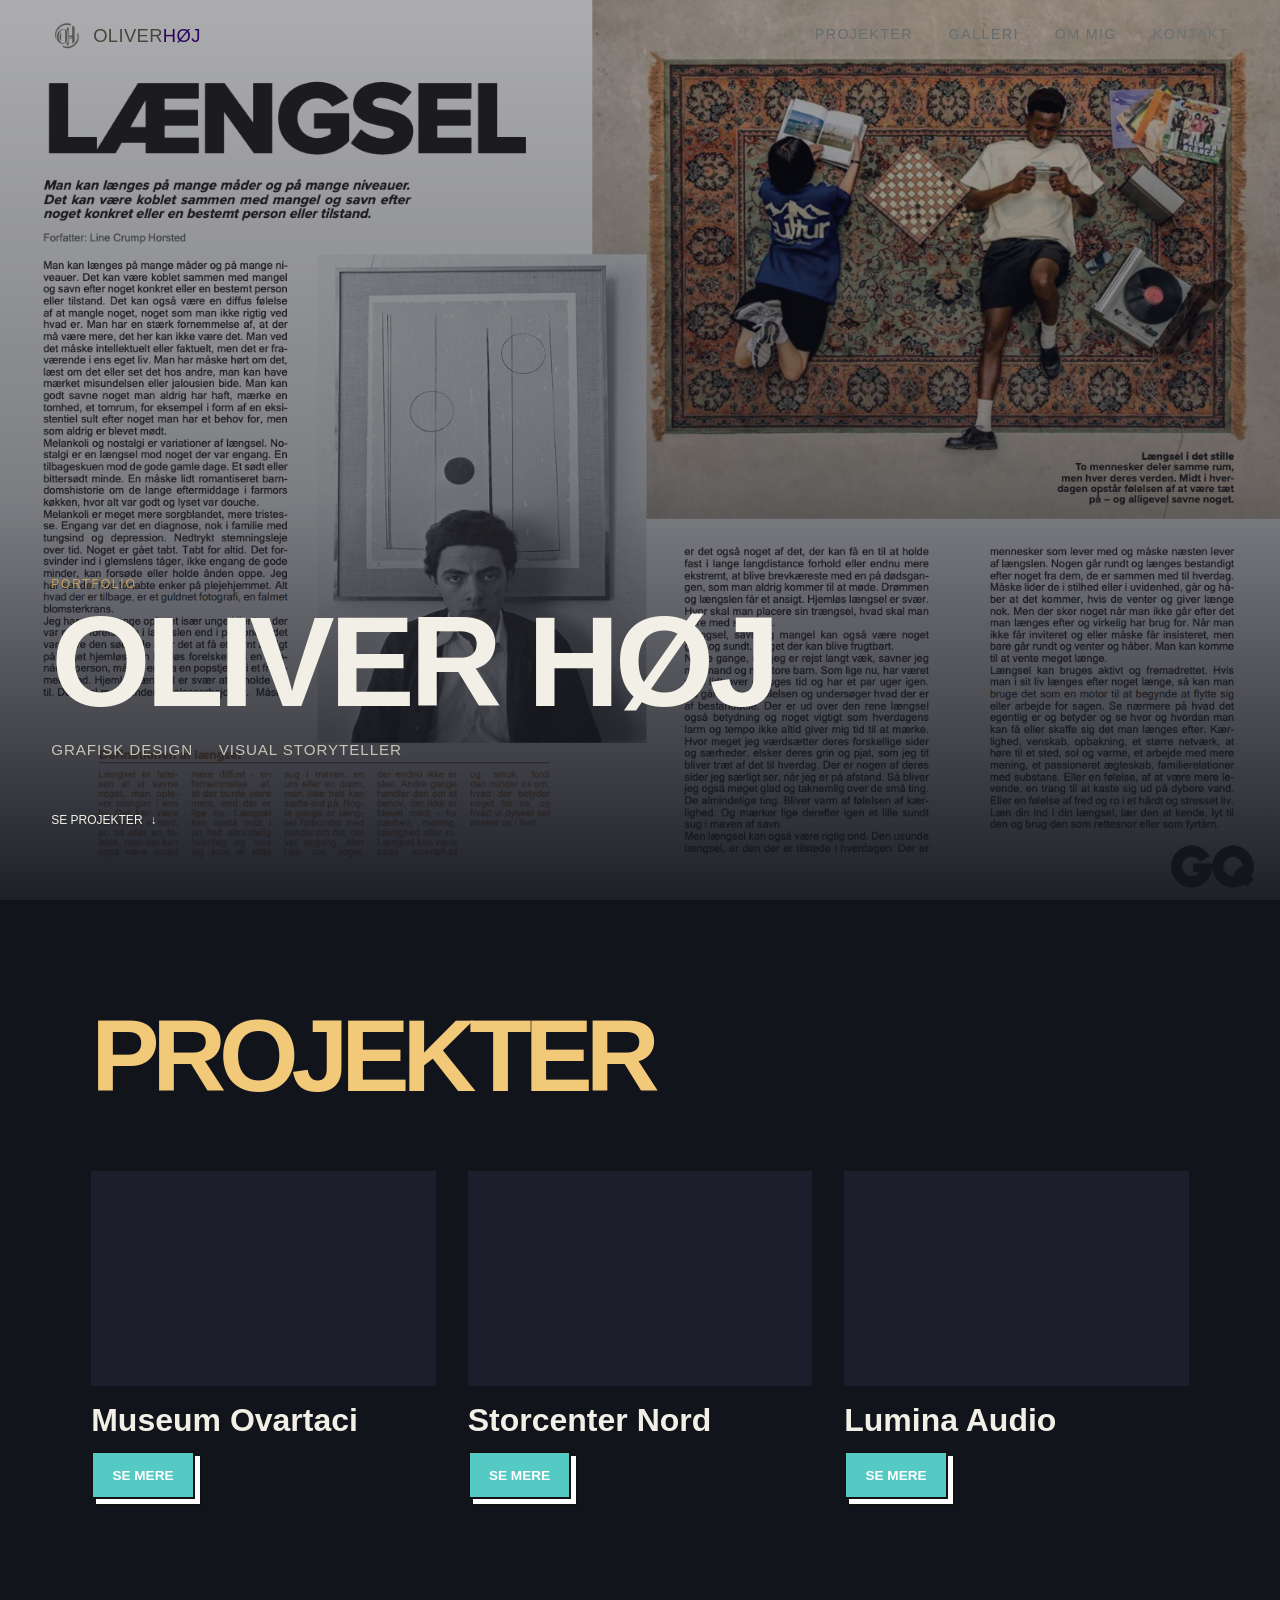
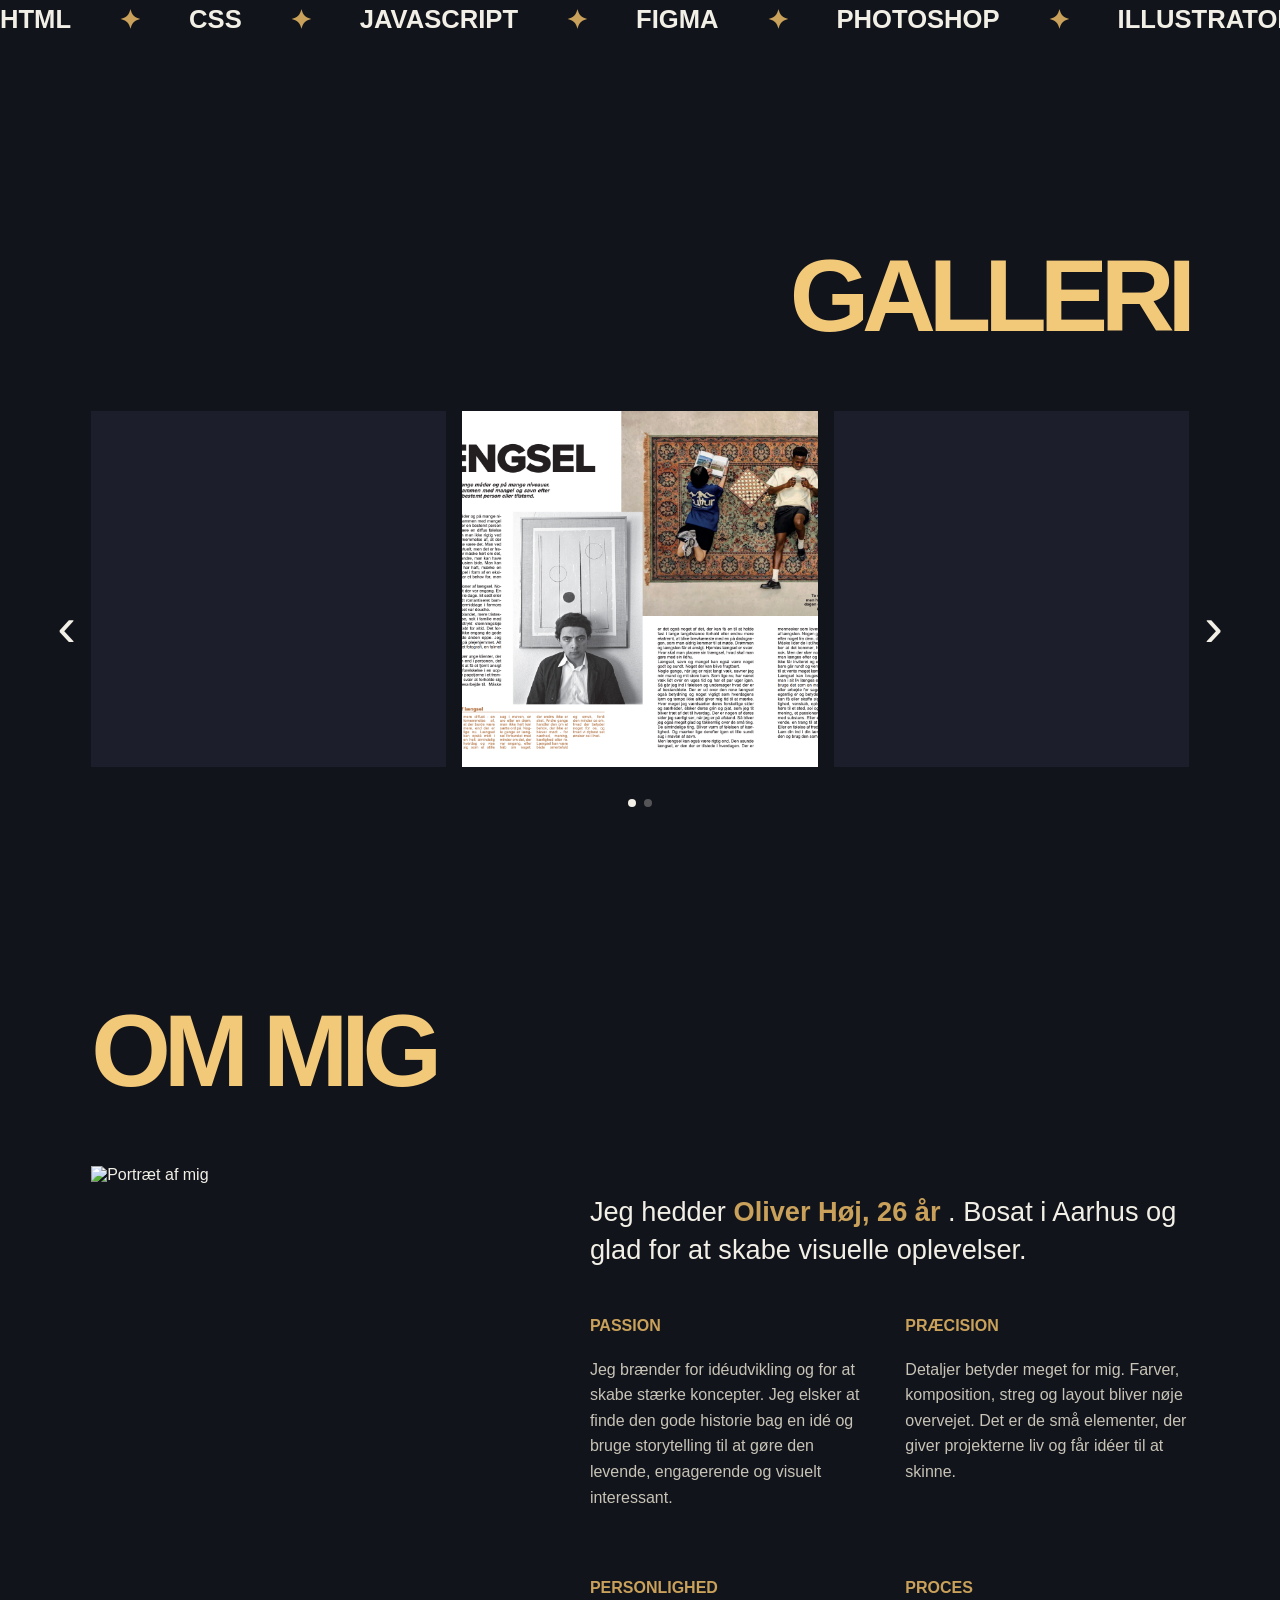
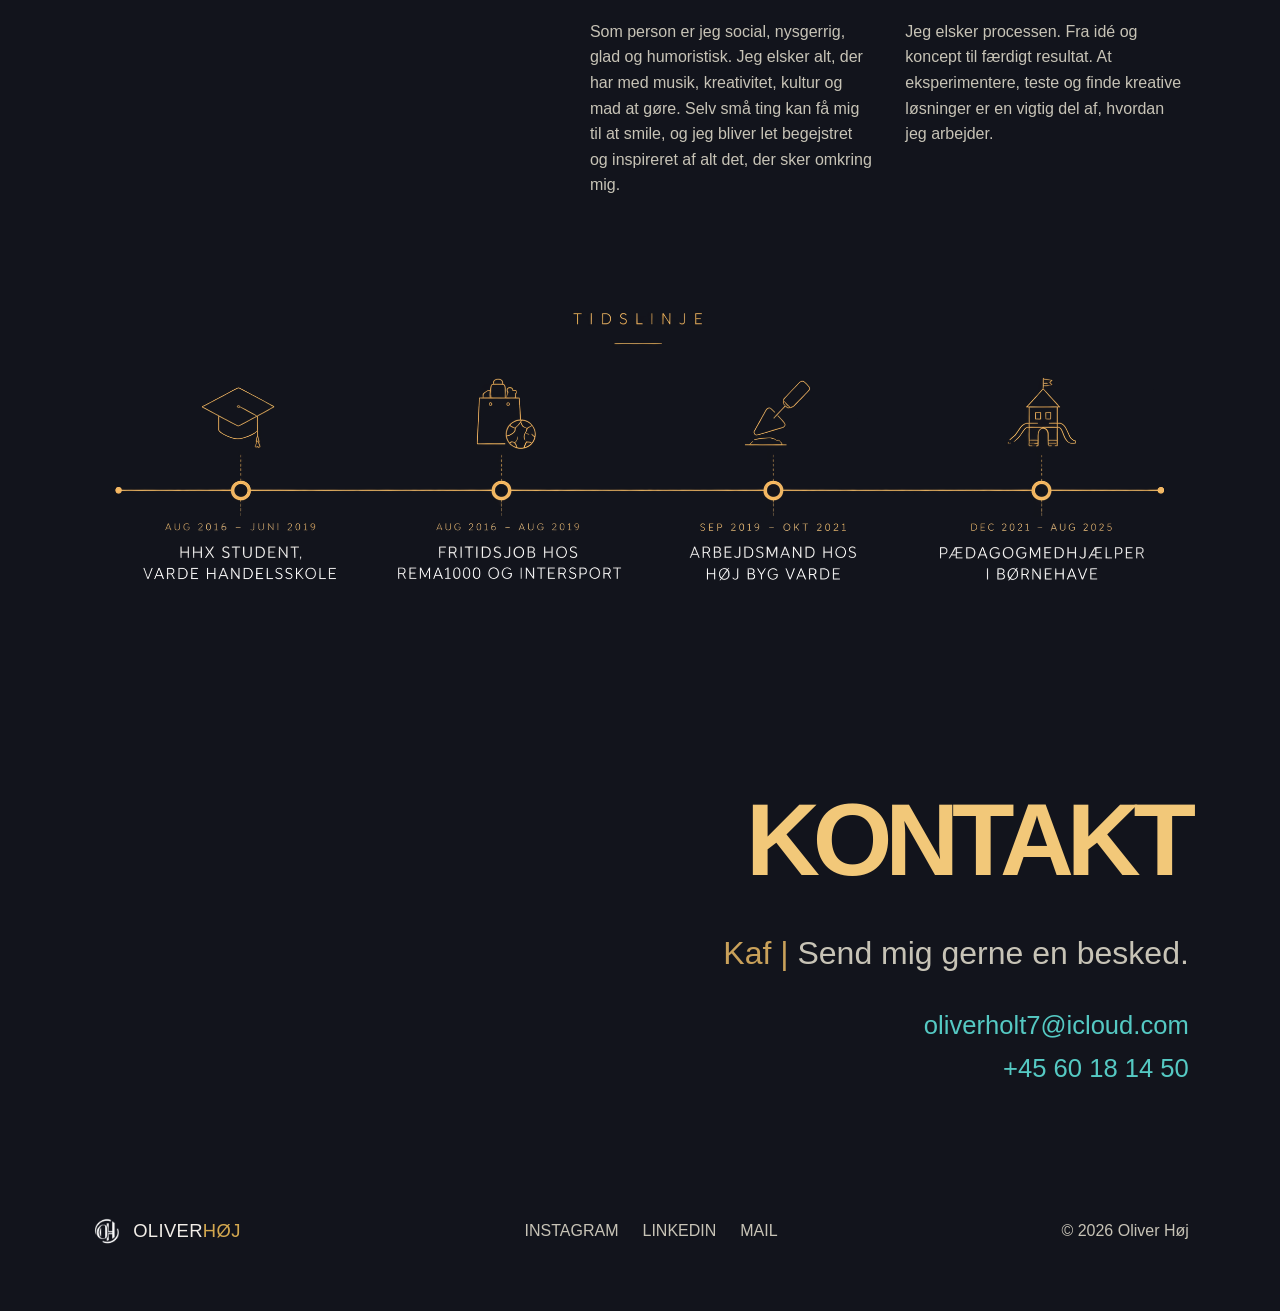
==== commit 4afb353a: "j" ====
--- a/index.html
+++ b/index.html
@@ -249,10 +249,8 @@
 
 
           <a
-            href="https://oliverhoj.github.io/ekasmen-exd-storcenternord-oliver/"
+            href="storcenter-nord.html"
             class="project-link"
-            target="_blank"
-            rel="noopener"
           >
             SE MERE
           </a>
@@ -868,4 +866,4 @@
 
 </body>
 
-</html>+</html>
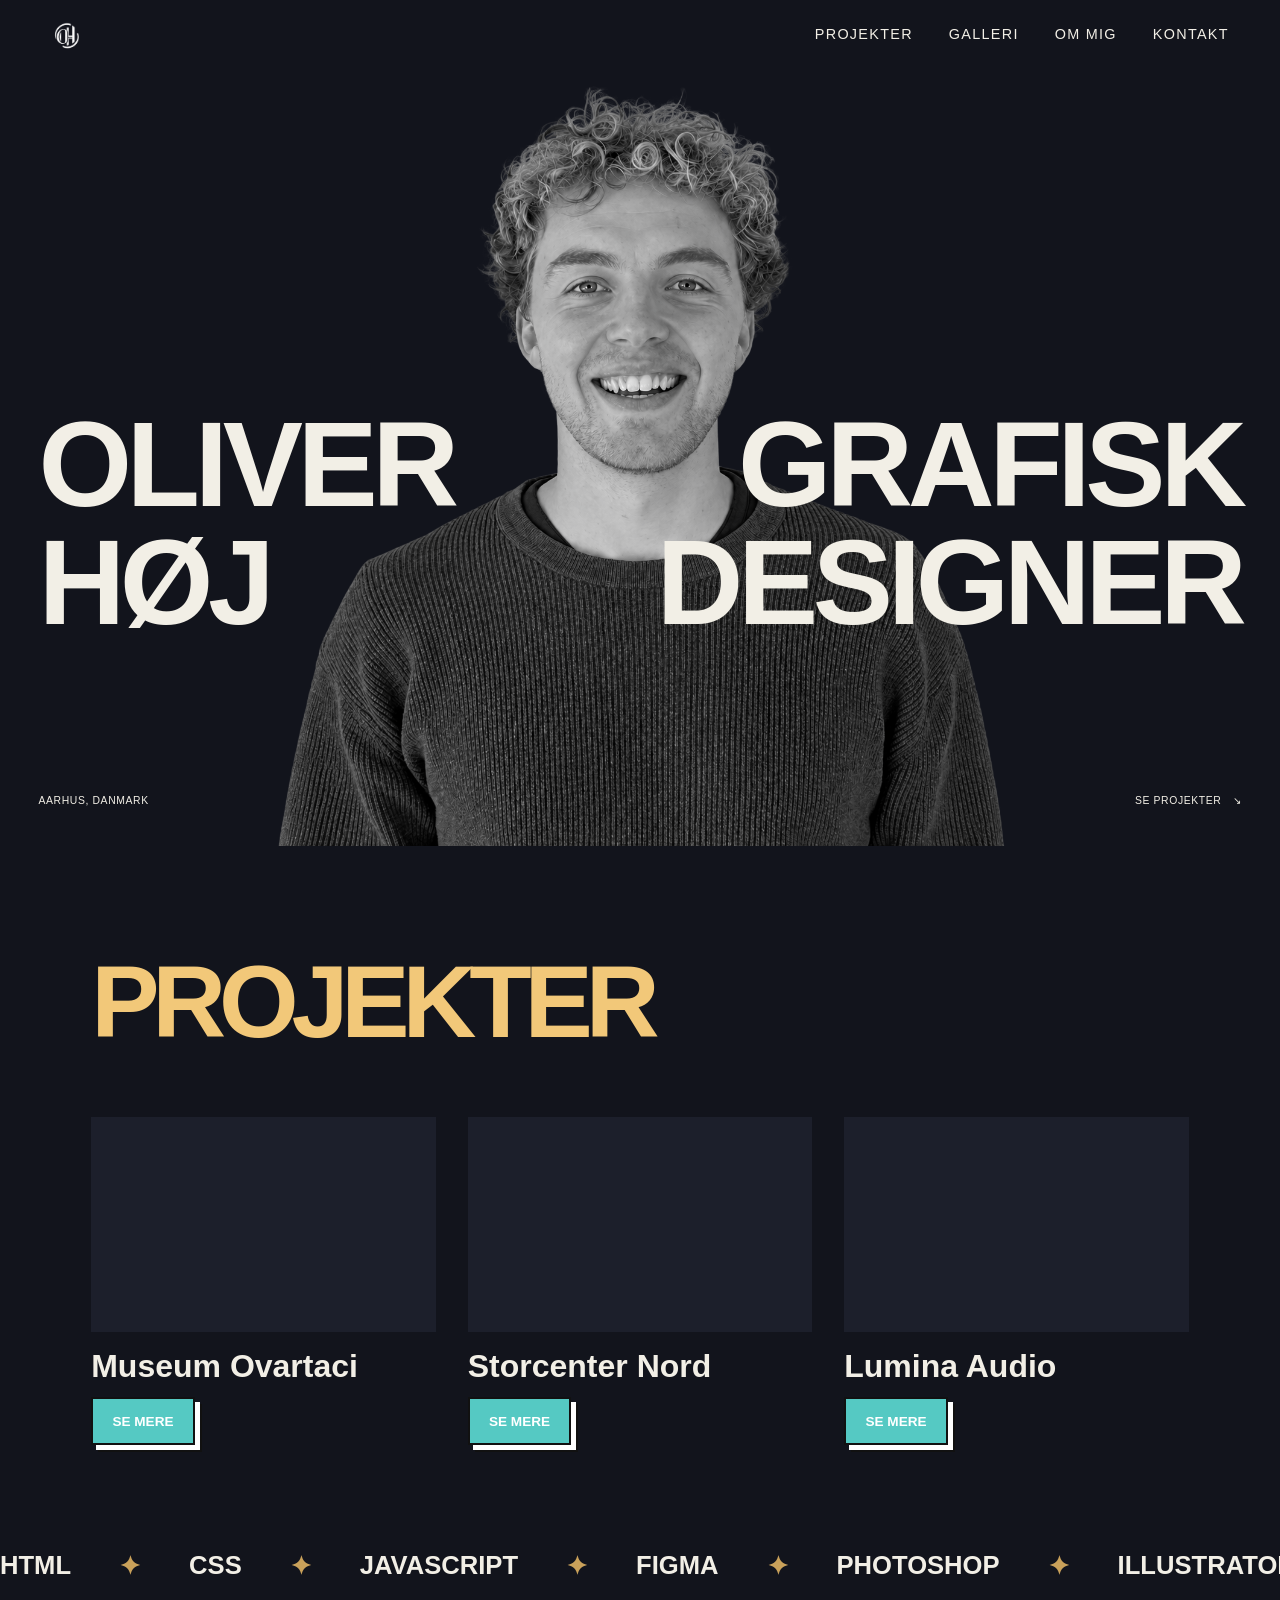
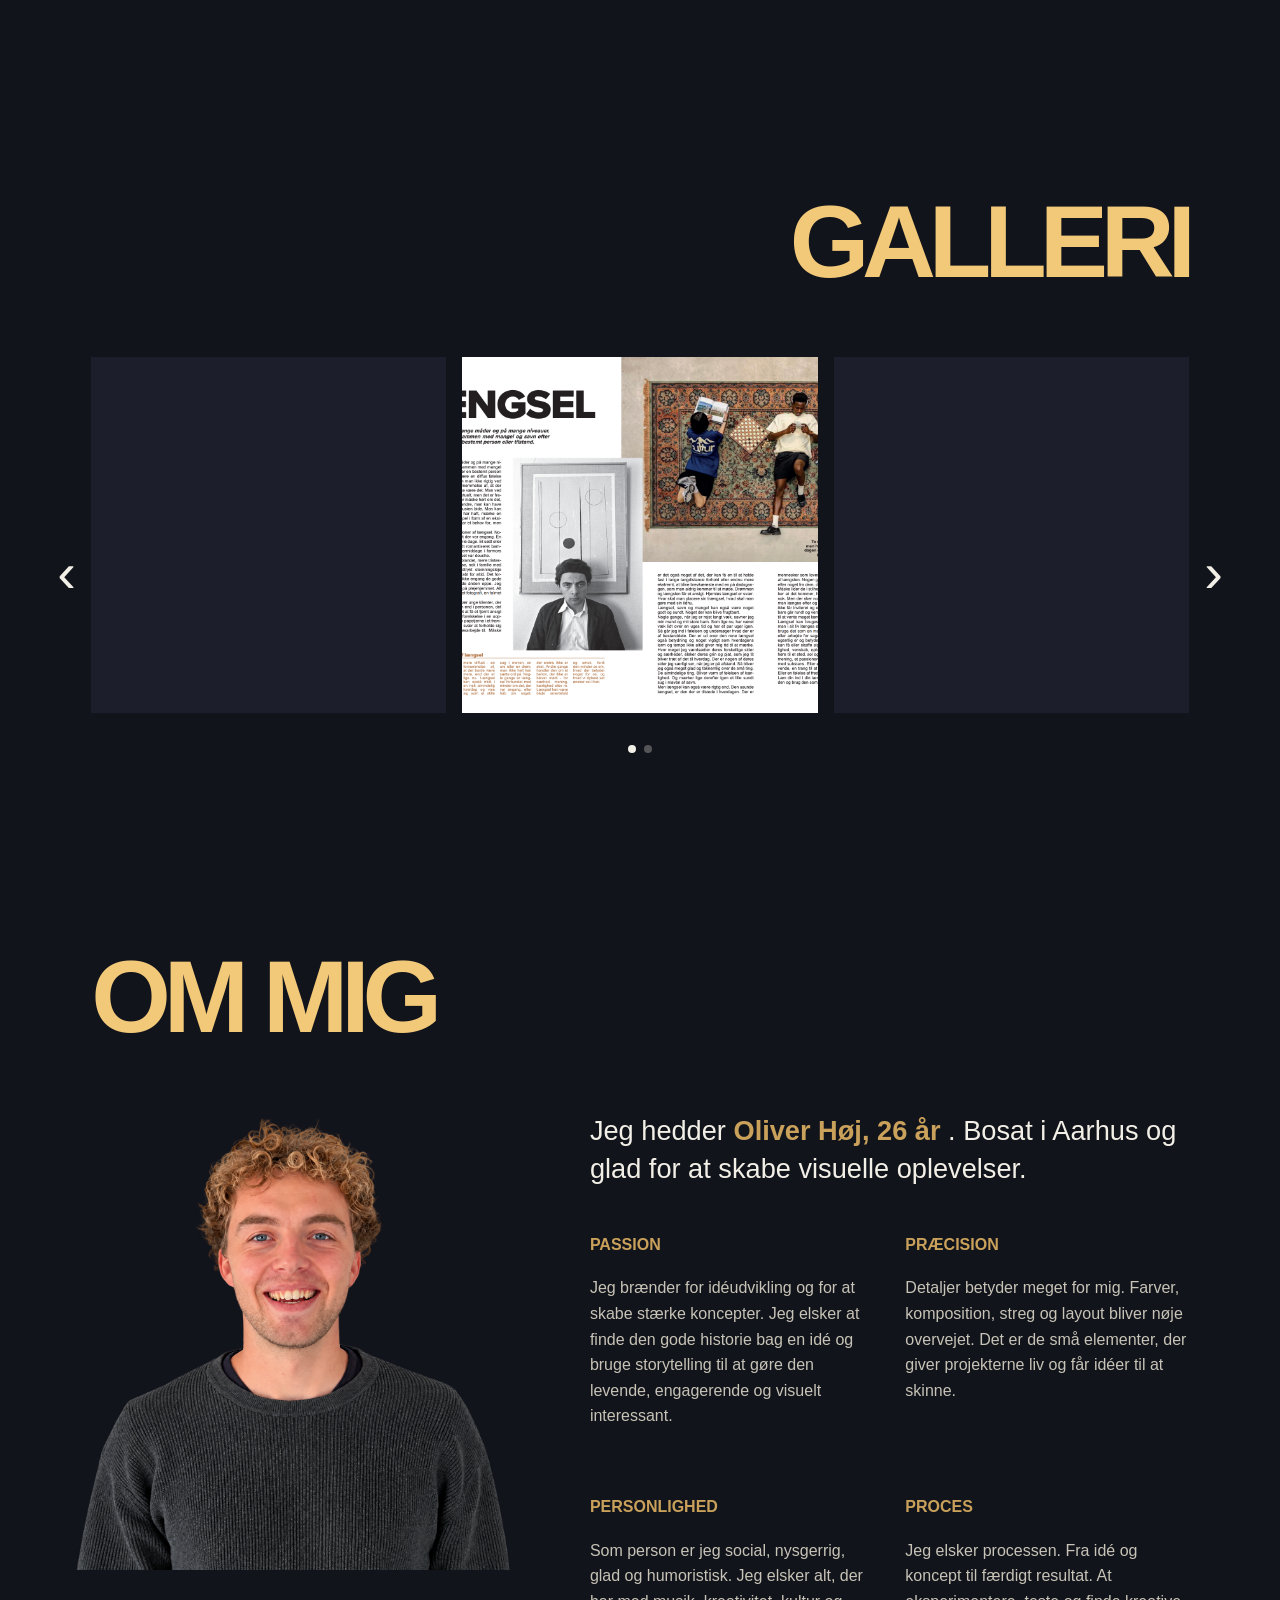
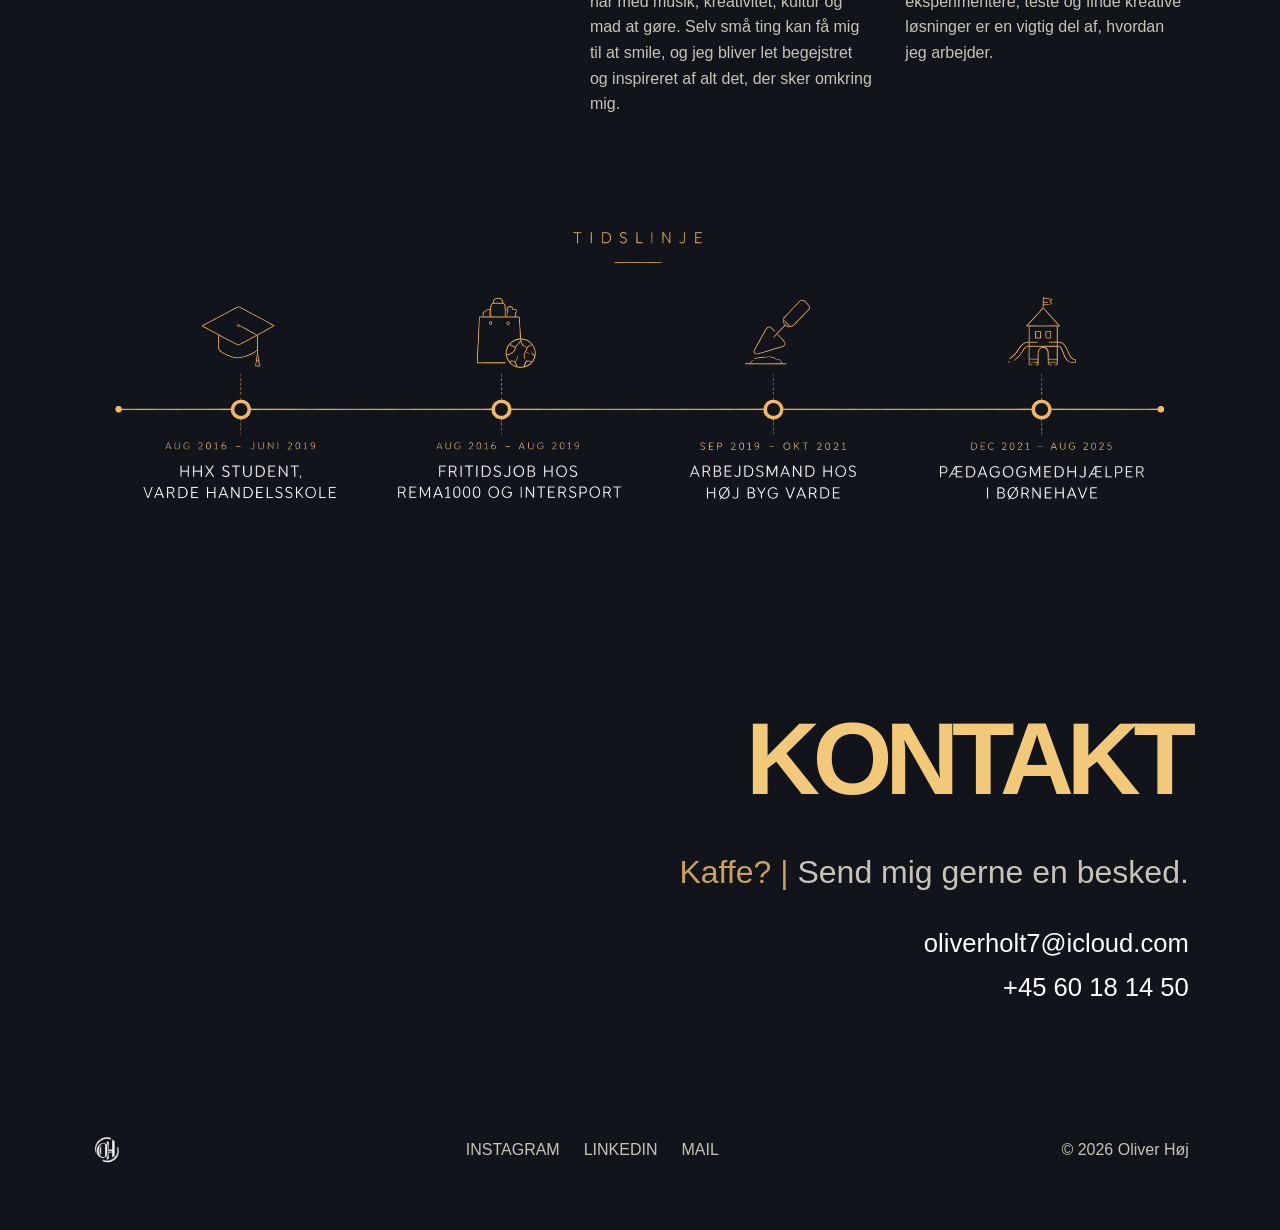
==== commit 74d645b3: "hep" ====
--- a/index.html
+++ b/index.html
@@ -49,7 +49,6 @@
 
     <a href="#top" class="logo">
   <img src="billeder/logo.png" alt="OH logo" class="logo-icon">
-  <span class="logo-name">OLIVER<span>HØJ</span></span>
 </a>
 
 
@@ -98,50 +97,21 @@
   <!-- HERO -->
   <!-- ============================================= -->
 
-  <section
-    class="hero"
-    id="top"
-  >
-
-    <img
-      class="hero-image"
-      src="billeder/gq.png"
-      alt="Oliver Høj"
-    >
-
-
-    <div class="hero-overlay"></div>
-
-
-    <div class="hero-content">
-
-      <p class="eyebrow">
-        Portfolio
-      </p>
-
-
-      <h1 class="hero-title">
-        OLIVER HØJ
+  <section class="hero" id="top" aria-labelledby="hero-title">
+    <div class="hero-heading">
+      <h1 id="hero-title" class="hero-title">
+        <span class="hero-title-left">OLIVER<br>HØJ</span>
+        <span class="hero-title-right">GRAFISK<br>DESIGNER</span>
       </h1>
-
-
-      <p class="hero-tagline">
-        GRAFISK DESIGN
-        &nbsp;&nbsp;&nbsp;
-        VISUAL STORYTELLER
-      </p>
-
-
-      <a
-        href="#projekter"
-        class="scroll-hint"
-      >
-        Se projekter
-        <span>↓</span>
-      </a>
-
-    </div>
-
+    </div>
+
+    <img class="hero-image" src="billeder/oliver-cutout.png"
+      alt="Oliver Høj smiler til kameraet" width="1232" height="1277" fetchpriority="high">
+
+    <div class="hero-footer">
+      <span>Aarhus, Danmark</span>
+      <a href="#projekter">Se projekter <span aria-hidden="true">↘</span></a>
+    </div>
   </section>
 
 
@@ -581,8 +551,11 @@
       <div class="about-portrait">
 
         <img
-          src="billeder/portræt.jpg"
-          alt="Portræt af mig"
+          src="billeder/oliver-cutout.png"
+          alt="Oliver Høj smiler til kameraet"
+          width="1232"
+          height="1277"
+          loading="lazy"
         >
 
       </div>
@@ -783,7 +756,6 @@
 
    <a href="#top" class="logo">
   <img src="billeder/logo.png" alt="OH logo" class="logo-icon">
-  <span class="logo-name">OLIVER<span>HØJ</span></span>
 </a>
 
 
--- a/style.css
+++ b/style.css
@@ -77,7 +77,7 @@
 
   padding: 1.25rem var(--pad);
 
-  mix-blend-mode: difference;
+  background: var(--ink);
 }
 
 
@@ -161,122 +161,150 @@
 
 .hero{
   position: relative;
-
-  min-height: 100svh;
-
-  display: flex;
-  align-items: flex-end;
-
+  isolation: isolate;
+  min-height: 640px;
+  height: min(900px, 94svh);
+  margin: 0;
   overflow: hidden;
-}
-
+  background: var(--ink);
+  color: var(--paper);
+}
+
+.hero-heading{
+  position: absolute;
+  inset: 0;
+  z-index: 2;
+  pointer-events: none;
+}
+
+.hero-title{
+  position: absolute;
+  top: 48%;
+  left: 3%;
+  right: 3%;
+  display: flex;
+  justify-content: space-between;
+  margin: 0;
+  font-family: Impact, "Arial Narrow", "Helvetica Neue", sans-serif;
+  font-size: clamp(4rem, 9.4vw, 9rem);
+  font-weight: 900;
+  line-height: 0.98;
+  letter-spacing: -0.045em;
+}
+
+.hero-title-left,
+.hero-title-right{
+  display: block;
+}
+
+.hero-title-right{
+  text-align: right;
+}
 
 .hero-image{
   position: absolute;
-
-  inset: 0;
-
-  width: 100%;
-  height: 100%;
-
-  object-fit: cover;
-
-  z-index: 0;
-}
-
-
-.hero-overlay{
+  z-index: 1;
+  bottom: 0;
+  left: 50%;
+  transform: translateX(-50%);
+  width: auto;
+  max-width: none;
+  height: 91%;
+  object-fit: contain;
+  filter: grayscale(1);
+}
+
+.hero-footer{
   position: absolute;
-
-  inset: 0;
-
-  background:
-    linear-gradient(
-      180deg,
-      rgba(18,20,28,0.35) 0%,
-      rgba(18,20,28,0.55) 55%,
-      rgba(18,20,28,0.95) 100%
-    );
-
-  z-index: 1;
-}
-
-
-.hero-content{
-  position: relative;
-
-  z-index: 2;
-
-  width: 100%;
-
-  padding:
-    0
-    var(--pad)
-    4.5rem;
-}
-
-
-.eyebrow{
-  font-size: 0.75rem;
-
-  letter-spacing: 0.15em;
-
+  z-index: 3;
+  bottom: 1.75rem;
+  left: 3%;
+  right: 3%;
+  display: flex;
+  align-items: center;
+  justify-content: space-between;
+  gap: 1rem;
+  font-size: 0.65rem;
+  letter-spacing: 0.06em;
   text-transform: uppercase;
-
-  color: var(--gold);
-
-  margin-bottom: 0.75rem;
-}
-
-
-.hero-title{
-  margin: 0;
-
-  font-weight: 700;
-
-  font-size:
-    clamp(
-      3rem,
-      11vw,
-      8rem
-    );
-
-  line-height: 0.92;
-
-  letter-spacing: -0.04em;
-}
-
-
-.hero-tagline{
-  margin-top: 1.25rem;
-
-  font-size:
-    clamp(
-      0.75rem,
-      1.4vw,
-      0.95rem
-    );
-
-  letter-spacing: 0.06em;
-
-  text-transform: uppercase;
-
-  color: var(--paper-dim);
-}
-
-
-.scroll-hint{
-  display: inline-flex;
-
-  align-items: center;
-
-  margin-top: 2.5rem;
-
-  gap: 0.5rem;
-
-  text-transform: uppercase;
-
-  font-size: 0.75rem;
+}
+
+.hero-footer a{
+  padding: 0.7rem 0;
+  border-bottom: 1px solid transparent;
+}
+
+.hero-footer a:hover,
+.hero-footer a:focus-visible{
+  border-bottom-color: currentColor;
+}
+
+.hero-footer a span{
+  margin-left: 0.5rem;
+}
+
+@media (max-width: 760px){
+  .hero{
+    min-height: 620px;
+    height: 88svh;
+  }
+
+  .hero-image{
+    height: 77%;
+  }
+
+  .hero-title{
+    top: auto;
+    bottom: 18%;
+    left: 5%;
+    right: 5%;
+    font-size: clamp(2.5rem, 9.7vw, 4.5rem);
+  }
+
+  .hero-footer{
+    left: 5%;
+    right: 5%;
+    bottom: 1rem;
+    font-size: 0.55rem;
+  }
+
+  .topbar{
+    background: var(--ink);
+    mix-blend-mode: normal;
+  }
+
+  .burger{
+    display: flex;
+    flex-direction: column;
+    gap: 5px;
+    padding: 10px;
+    border: 1px solid var(--line);
+    background: var(--ink);
+    cursor: pointer;
+  }
+
+  .burger span{
+    width: 22px;
+    height: 2px;
+    background: var(--paper);
+  }
+
+  .nav{
+    display: none;
+    position: absolute;
+    top: 100%;
+    left: 0;
+    right: 0;
+    padding: 1.5rem var(--pad);
+    background: var(--ink);
+    border-bottom: 1px solid var(--line);
+  }
+
+  .nav.open{
+    display: flex;
+    flex-direction: column;
+    gap: 1.5rem;
+  }
 }
 
 
@@ -802,14 +830,26 @@
 }
 
 
+.about-portrait{
+  align-self: start;
+}
+
+@media (min-width: 761px){
+  .about-portrait{
+    transform: translateX(-20px);
+  }
+}
+
+
 .about-portrait img{
-  aspect-ratio: 4 / 5;
-
-  object-fit: cover;
+  width: 100%;
+  height: auto;
 }
 
 
 .about-intro{
+  margin-top: 0;
+
   font-size:
     clamp(
       1.3rem,
@@ -940,7 +980,7 @@
 
   line-height: 1.4;
 
-  color: #55c9c3;
+  color: #fff;
 
   transition: opacity 0.2s ease;
 }
@@ -1090,4 +1130,4 @@
 #om-mig,
 #kontakt {
   padding-top: 4.5rem;
-}+}
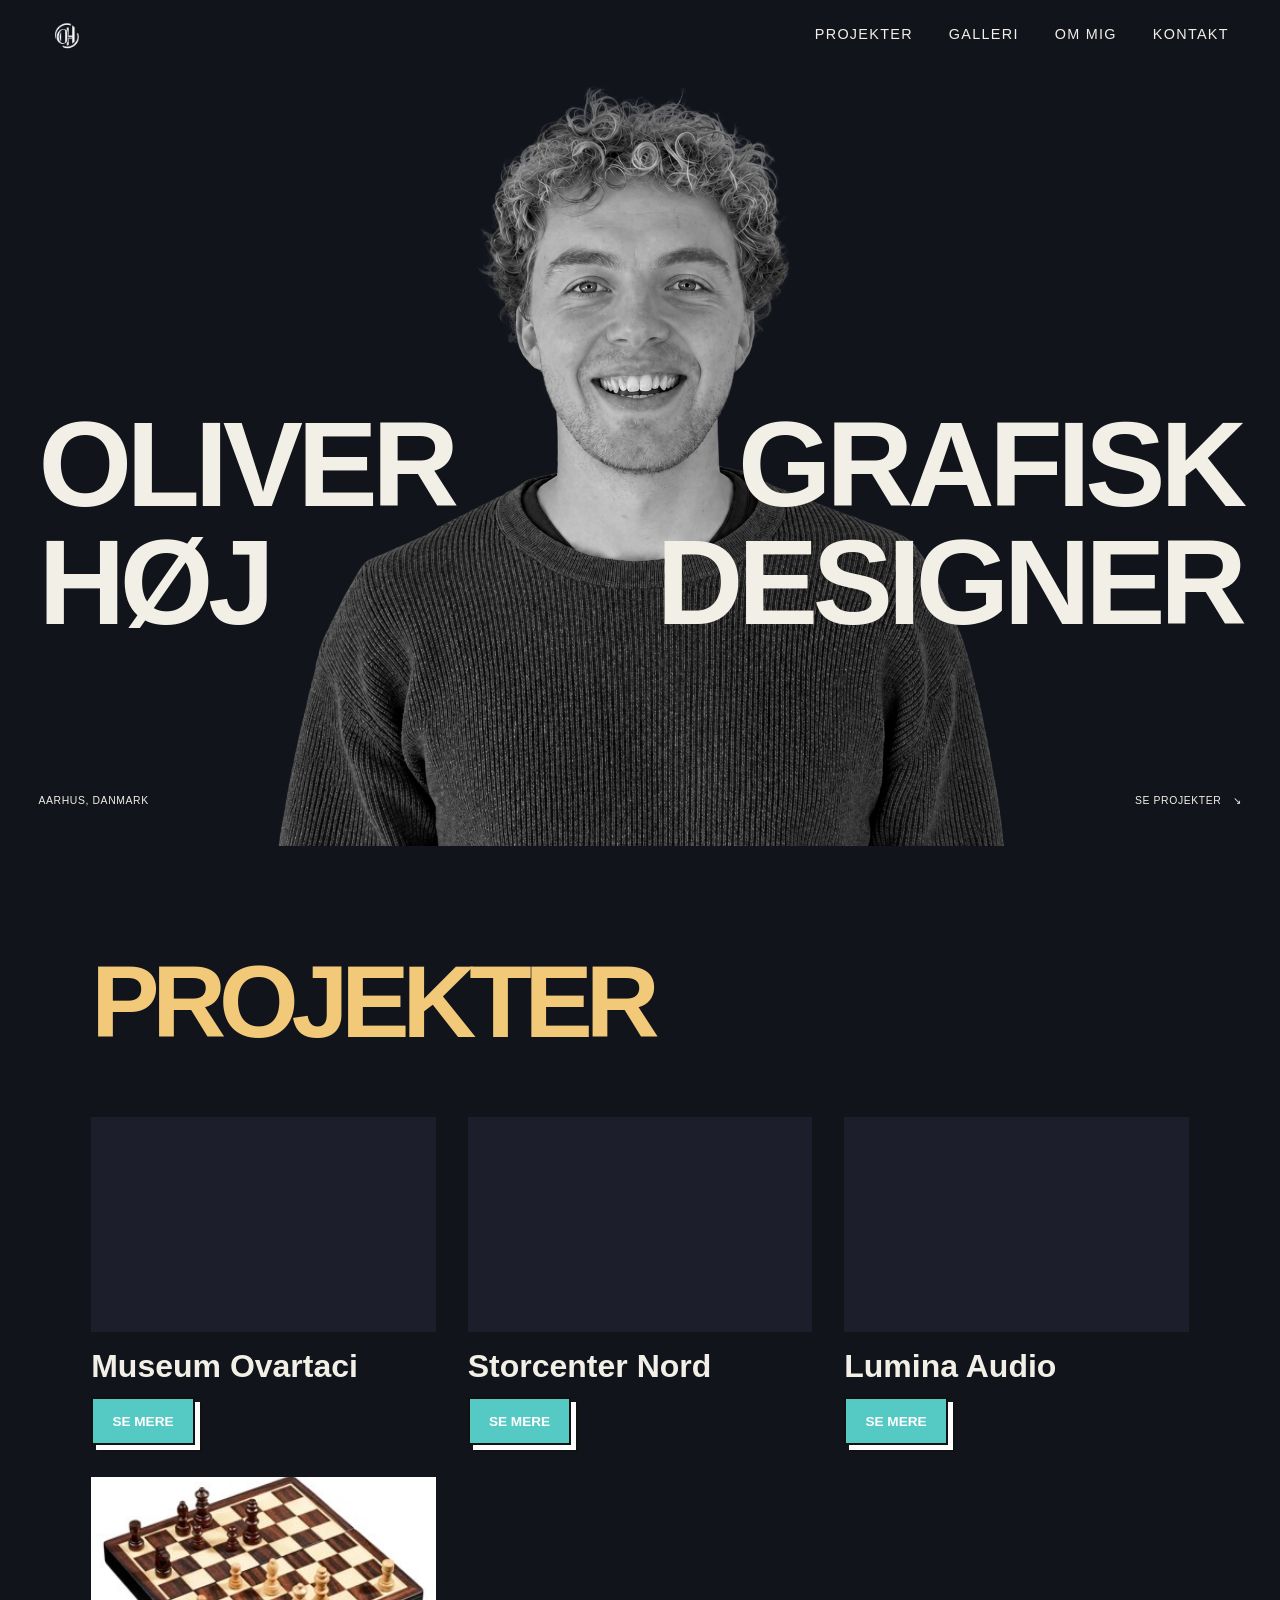
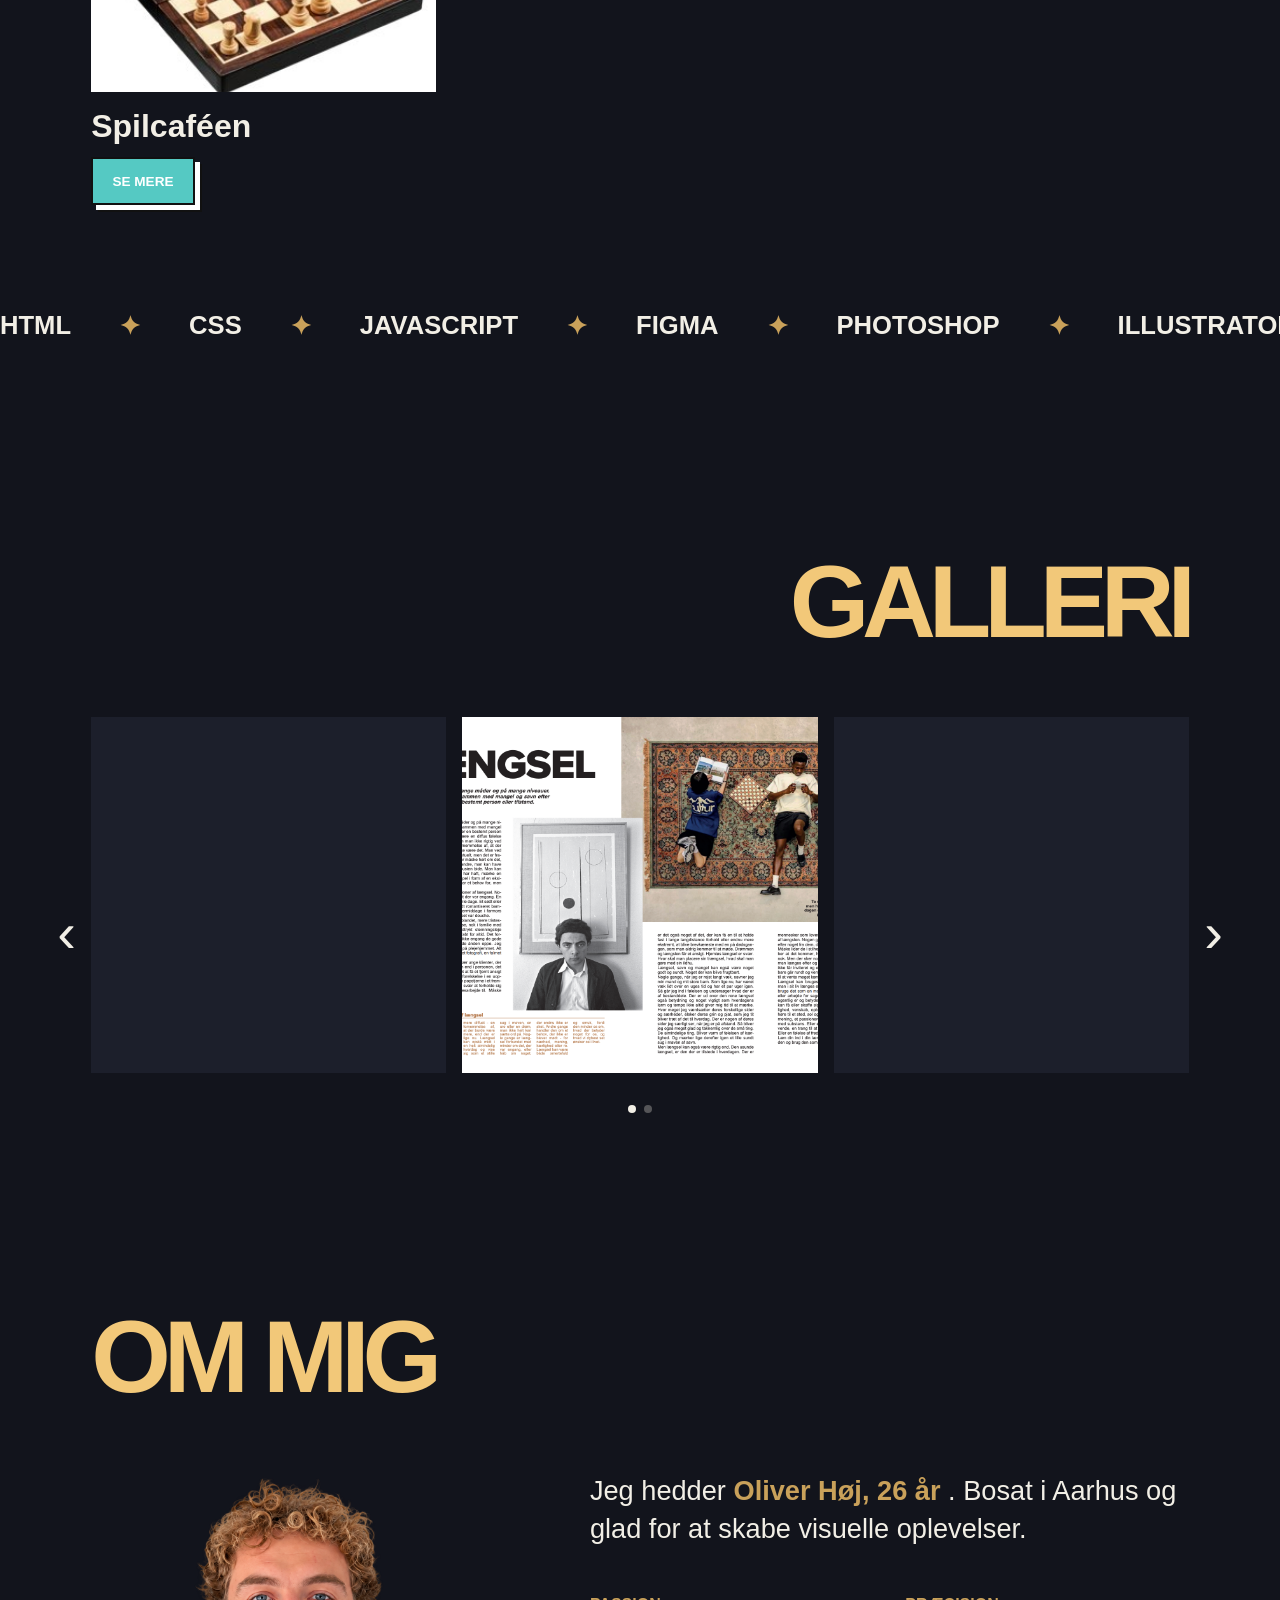
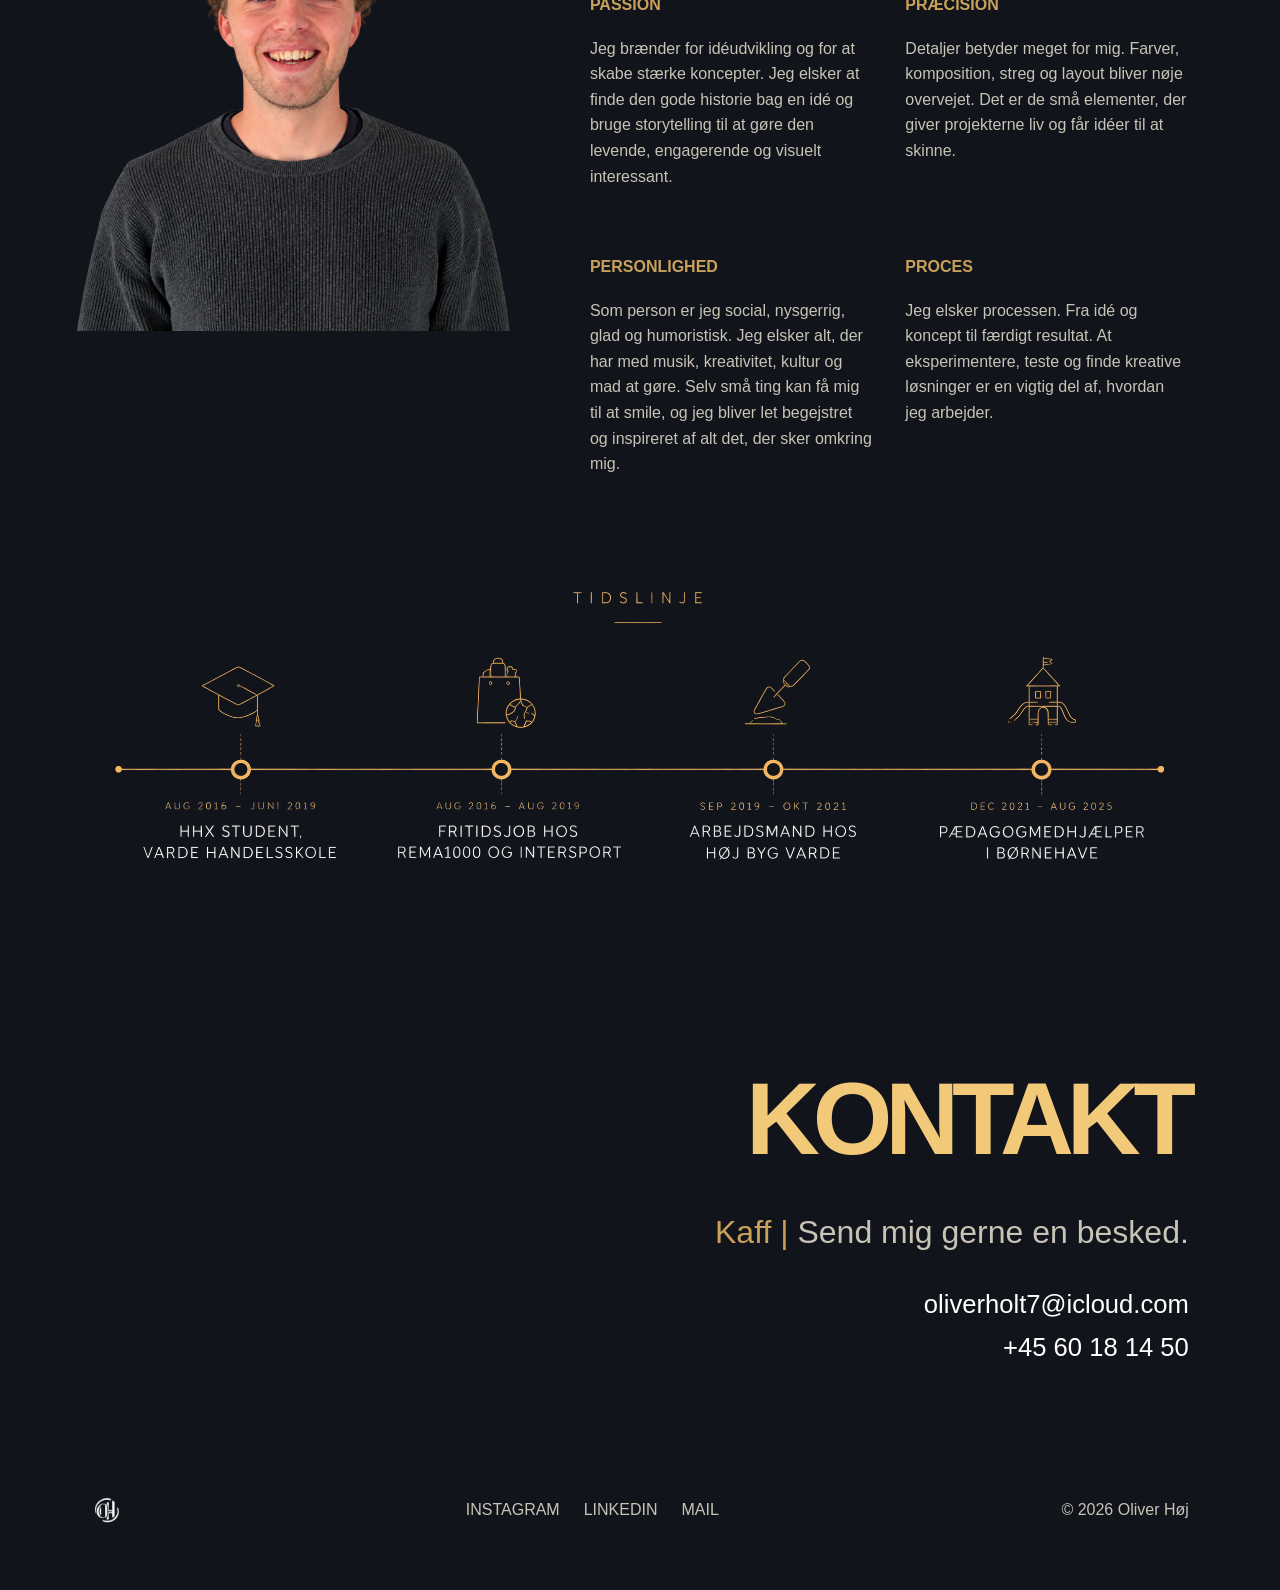
==== commit 14e89631: "gogo" ====
--- a/index.html
+++ b/index.html
@@ -272,6 +272,32 @@
             SE MERE
           </a>
 
+        </div>
+
+      </article>
+
+
+
+      <!-- ========================================= -->
+      <!-- PROJEKT 4 — SPILCAFÉEN -->
+      <!-- ========================================= -->
+
+      <article class="project">
+
+        <div class="project-media">
+          <img
+            src="billeder/spilcafe-skak.jpg"
+            alt="Skakspil fra Spilcaféens digitale spiloversigt"
+            loading="lazy"
+          >
+        </div>
+
+        <div class="project-info">
+          <h3>Spilcaféen</h3>
+
+          <a href="spilcafe.html" class="project-link">
+            SE MERE
+          </a>
         </div>
 
       </article>
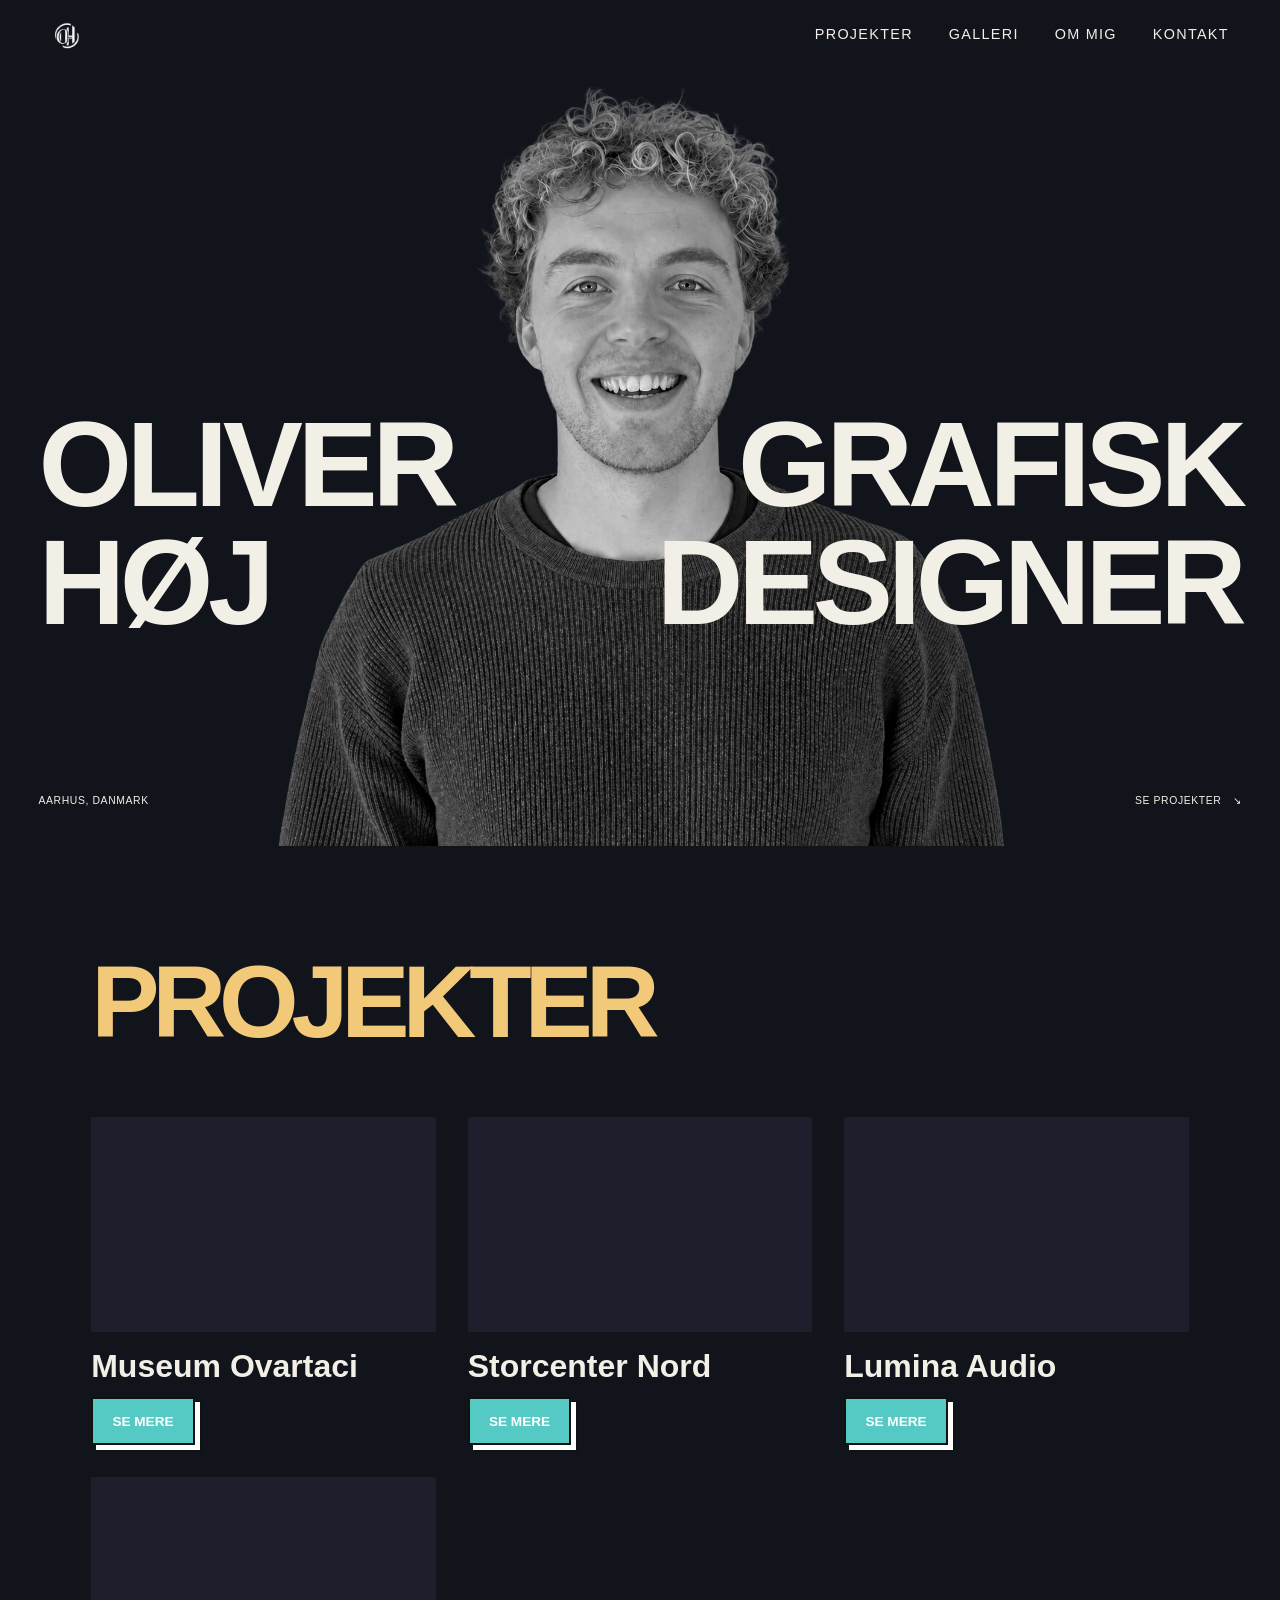
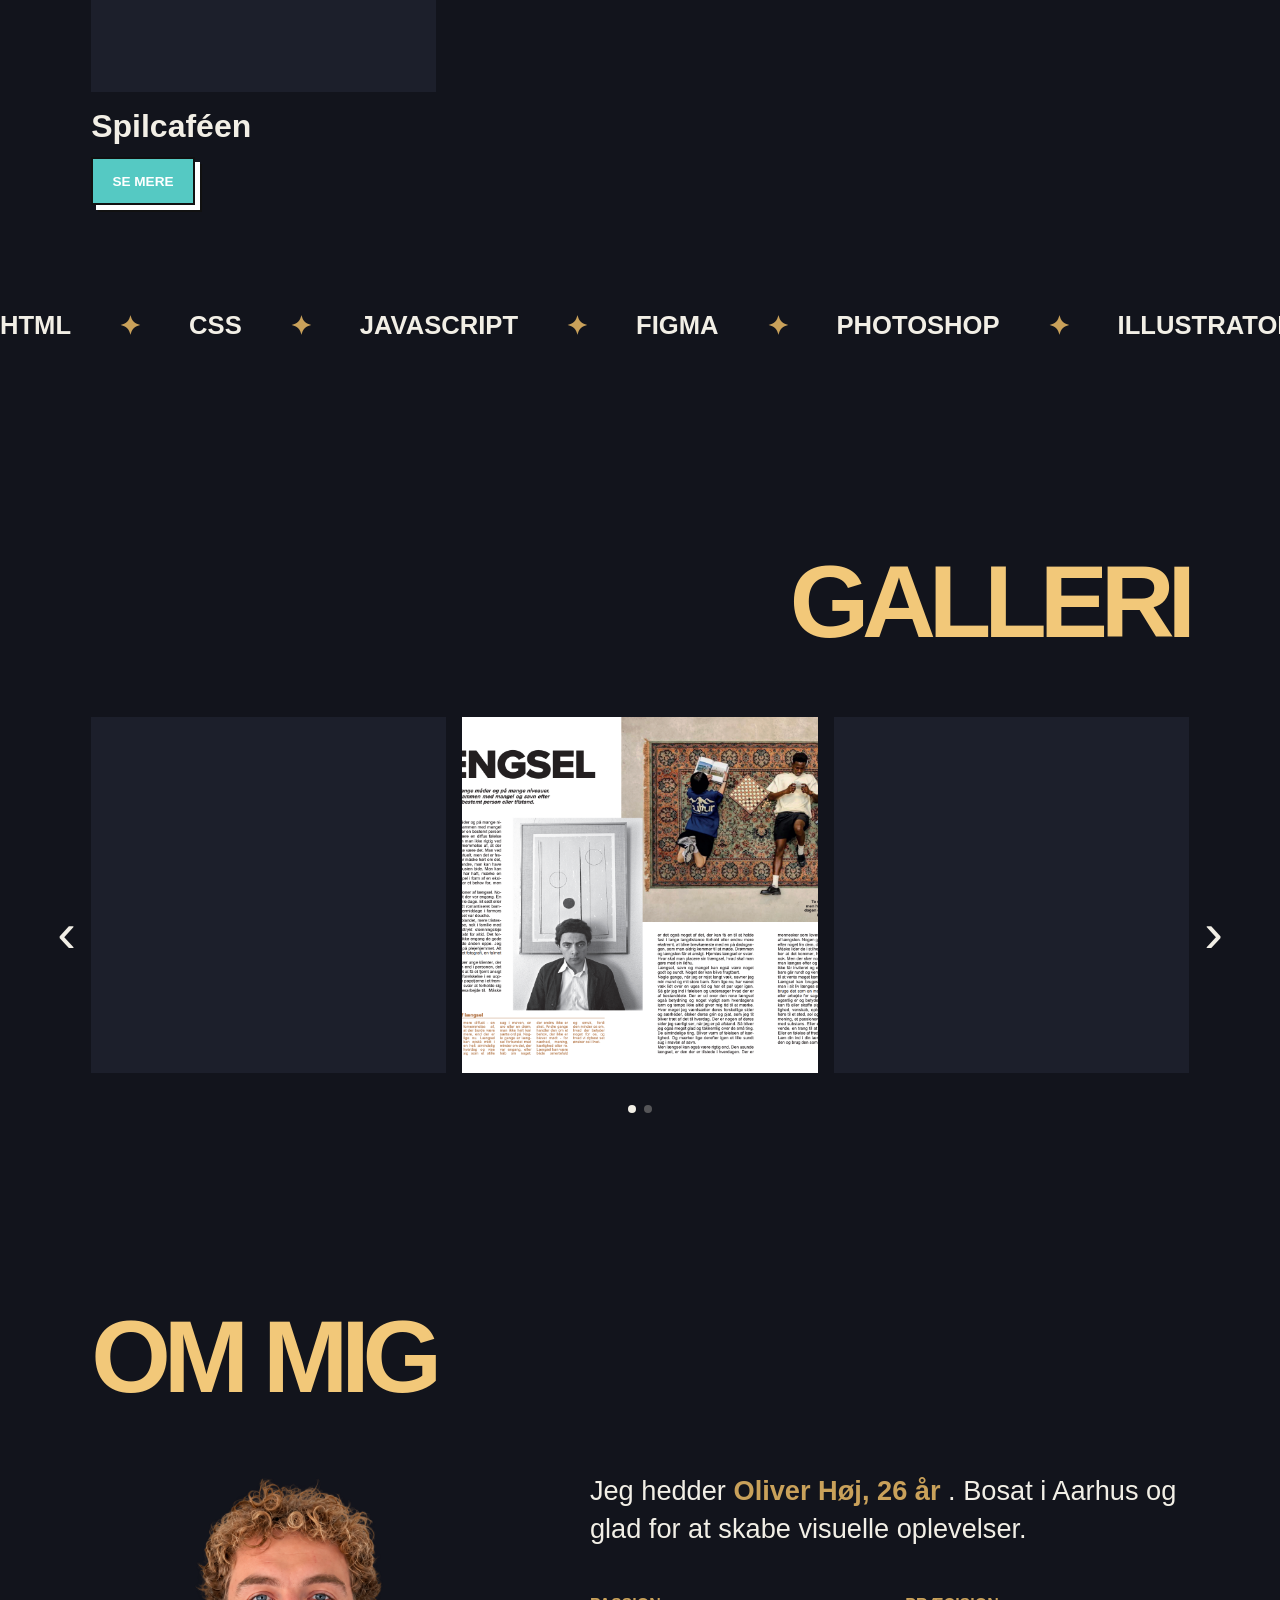
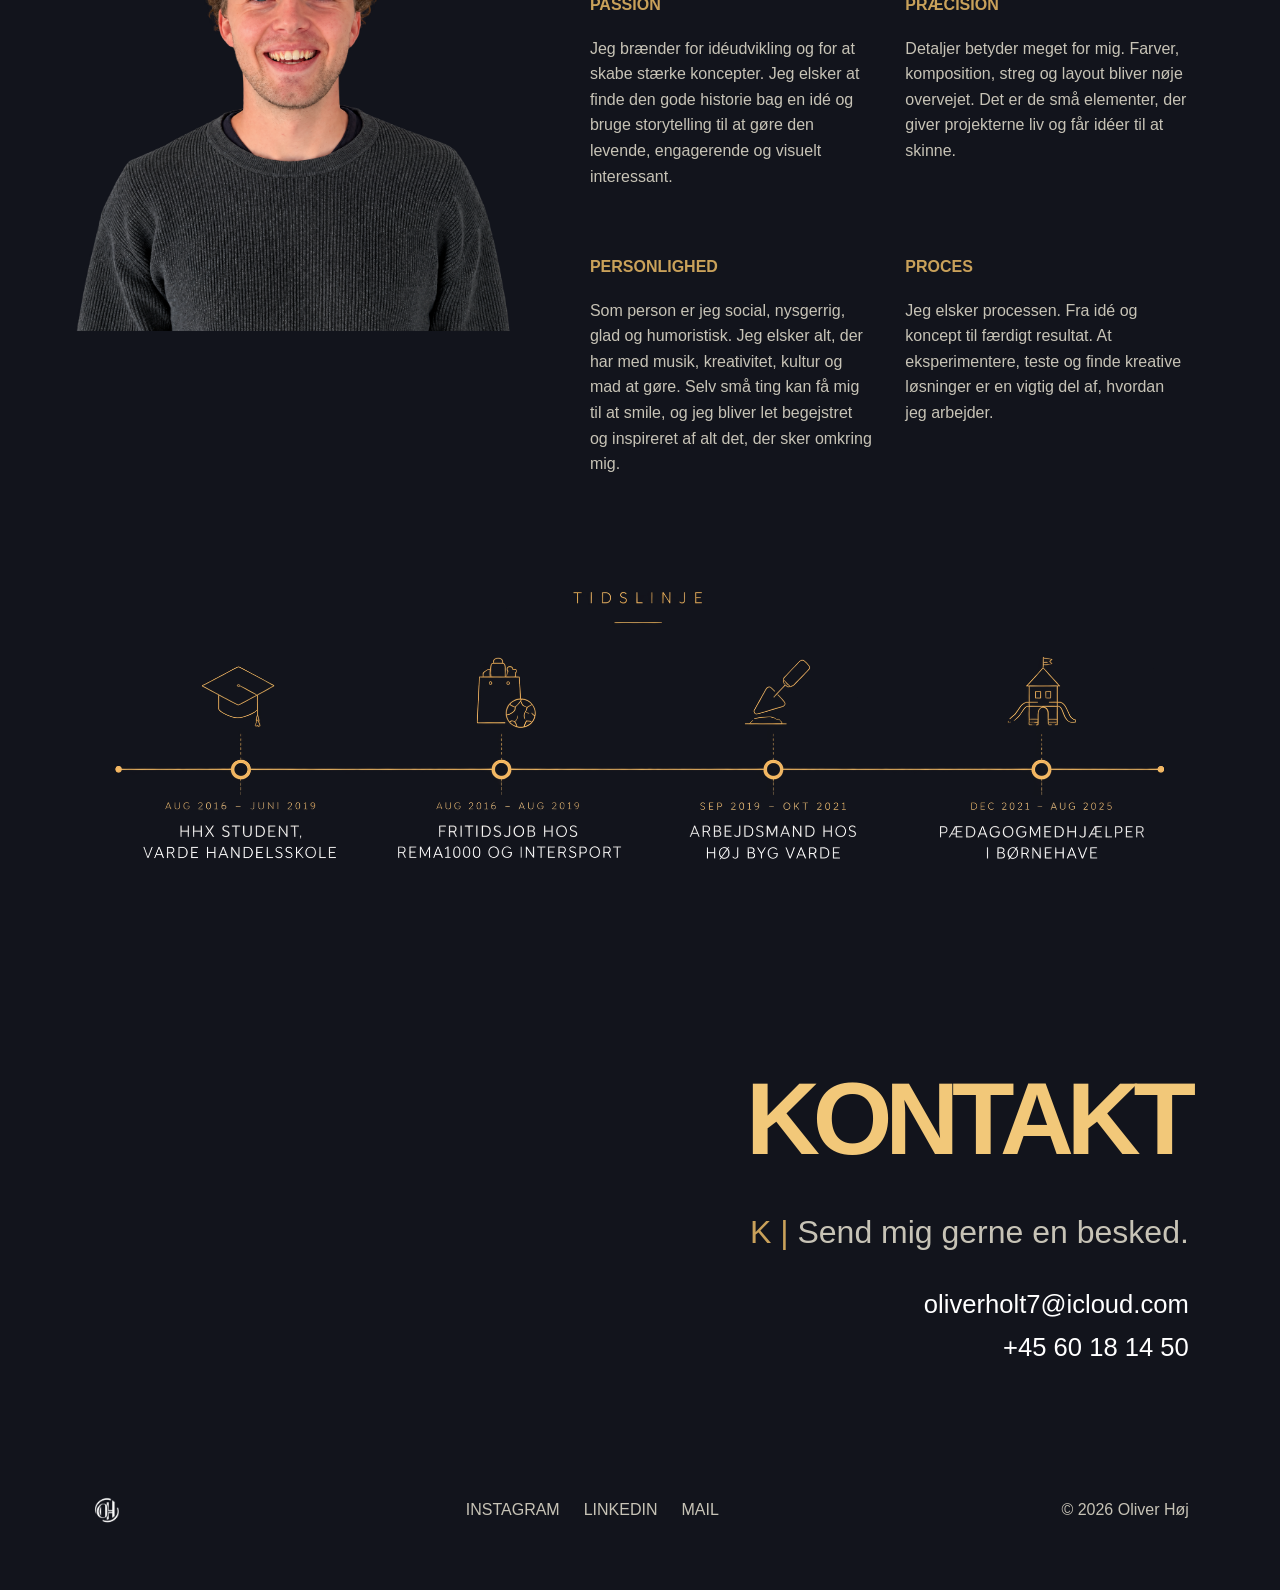
==== commit fdc3555b: "gogo" ====
--- a/index.html
+++ b/index.html
@@ -284,12 +284,19 @@
 
       <article class="project">
 
-        <div class="project-media">
-          <img
-            src="billeder/spilcafe-skak.jpg"
-            alt="Skakspil fra Spilcaféens digitale spiloversigt"
-            loading="lazy"
-          >
+        <div class="project-media project-media--contain">
+          <video
+            autoplay
+            muted
+            loop
+            playsinline
+            preload="auto"
+          >
+            <source
+              src="video/spilcafe.mp4"
+              type="video/mp4"
+            >
+          </video>
         </div>
 
         <div class="project-info">
--- a/style.css
+++ b/style.css
@@ -426,6 +426,11 @@
 }
 
 
+.project-media--contain video{
+  object-fit: contain;
+}
+
+
 .project-info h3{
   font-size:
     clamp(
